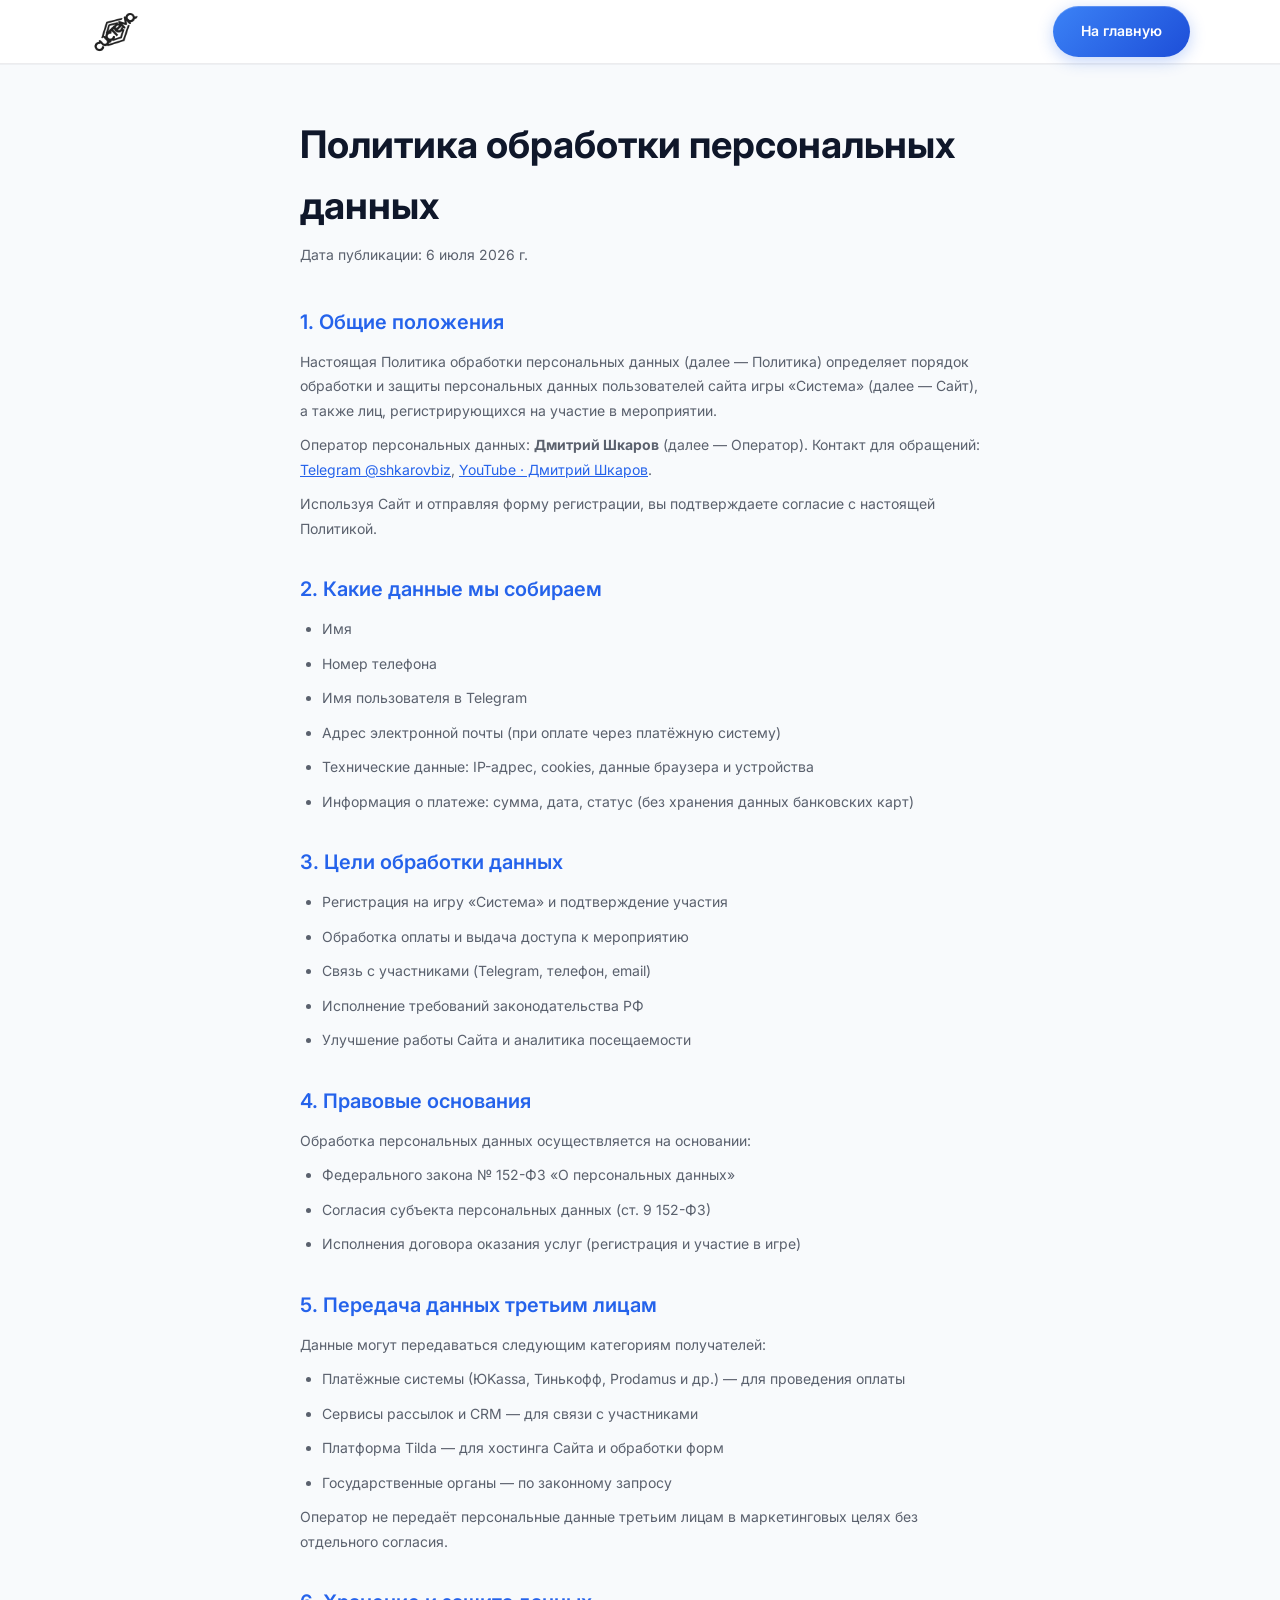
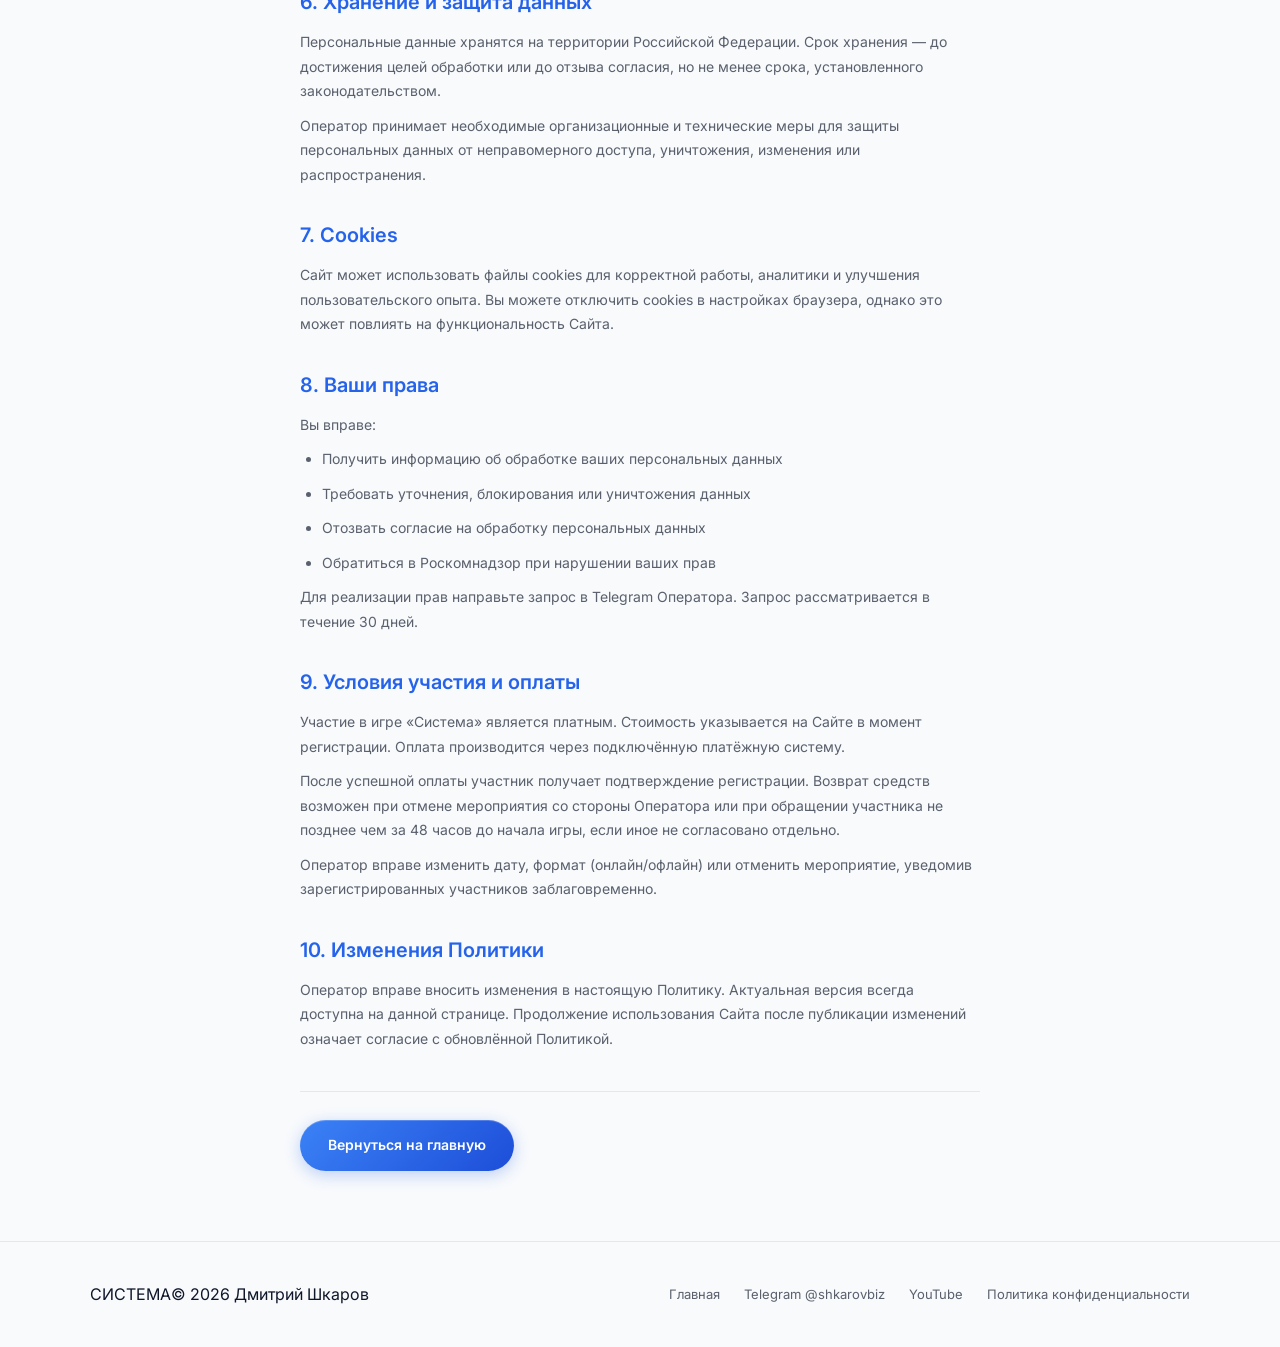
==== privacy.html @ 7ff3b872 "Initial commit: light theme landing for Sistema game Co-authored-by: Cursor <cursoragent@cursor.com>" ====
<!DOCTYPE html>
<html lang="ru">
<head>
  <meta charset="UTF-8">
  <meta name="viewport" content="width=device-width, initial-scale=1.0">
  <title>Политика конфиденциальности — Игра «Система»</title>
  <link rel="preconnect" href="https://fonts.googleapis.com">
  <link rel="preconnect" href="https://fonts.gstatic.com" crossorigin>
  <link href="https://fonts.googleapis.com/css2?family=Inter:wght@400;500;600;700;800&display=swap" rel="stylesheet">
  <link rel="icon" href="assets/logo.png" type="image/png">
  <link rel="stylesheet" href="styles.css">
</head>
<body class="page-legal">

  <header class="header header--scrolled">
    <div class="container header__inner">
      <a href="index.html" class="logo">
        <img src="assets/logo.png" alt="Система" class="logo__img">
      </a>
      <a href="index.html" class="btn btn--primary btn--sm">На главную</a>
    </div>
  </header>

  <main class="legal">
    <div class="container legal__inner">
      <h1 class="legal__title">Политика обработки персональных данных</h1>
      <p class="legal__updated">Дата публикации: 6 июля 2026 г.</p>

      <section class="legal__section">
        <h2>1. Общие положения</h2>
        <p>
          Настоящая Политика обработки персональных данных (далее — Политика) определяет порядок
          обработки и защиты персональных данных пользователей сайта игры «Система» (далее — Сайт),
          а также лиц, регистрирующихся на участие в мероприятии.
        </p>
        <p>
          Оператор персональных данных: <strong>Дмитрий Шкаров</strong> (далее — Оператор).
          Контакт для обращений:
          <a href="https://t.me/shkarovbiz" target="_blank" rel="noopener">Telegram @shkarovbiz</a>,
          <a href="https://www.youtube.com/@ДмитрийШкаров-007" target="_blank" rel="noopener">YouTube · Дмитрий Шкаров</a>.
        </p>
        <p>
          Используя Сайт и отправляя форму регистрации, вы подтверждаете согласие с настоящей Политикой.
        </p>
      </section>

      <section class="legal__section">
        <h2>2. Какие данные мы собираем</h2>
        <ul>
          <li>Имя</li>
          <li>Номер телефона</li>
          <li>Имя пользователя в Telegram</li>
          <li>Адрес электронной почты (при оплате через платёжную систему)</li>
          <li>Технические данные: IP-адрес, cookies, данные браузера и устройства</li>
          <li>Информация о платеже: сумма, дата, статус (без хранения данных банковских карт)</li>
        </ul>
      </section>

      <section class="legal__section">
        <h2>3. Цели обработки данных</h2>
        <ul>
          <li>Регистрация на игру «Система» и подтверждение участия</li>
          <li>Обработка оплаты и выдача доступа к мероприятию</li>
          <li>Связь с участниками (Telegram, телефон, email)</li>
          <li>Исполнение требований законодательства РФ</li>
          <li>Улучшение работы Сайта и аналитика посещаемости</li>
        </ul>
      </section>

      <section class="legal__section">
        <h2>4. Правовые основания</h2>
        <p>Обработка персональных данных осуществляется на основании:</p>
        <ul>
          <li>Федерального закона № 152-ФЗ «О персональных данных»</li>
          <li>Согласия субъекта персональных данных (ст. 9 152-ФЗ)</li>
          <li>Исполнения договора оказания услуг (регистрация и участие в игре)</li>
        </ul>
      </section>

      <section class="legal__section">
        <h2>5. Передача данных третьим лицам</h2>
        <p>Данные могут передаваться следующим категориям получателей:</p>
        <ul>
          <li>Платёжные системы (ЮKassa, Тинькофф, Prodamus и др.) — для проведения оплаты</li>
          <li>Сервисы рассылок и CRM — для связи с участниками</li>
          <li>Платформа Tilda — для хостинга Сайта и обработки форм</li>
          <li>Государственные органы — по законному запросу</li>
        </ul>
        <p>
          Оператор не передаёт персональные данные третьим лицам в маркетинговых целях без
          отдельного согласия.
        </p>
      </section>

      <section class="legal__section">
        <h2>6. Хранение и защита данных</h2>
        <p>
          Персональные данные хранятся на территории Российской Федерации.
          Срок хранения — до достижения целей обработки или до отзыва согласия,
          но не менее срока, установленного законодательством.
        </p>
        <p>
          Оператор принимает необходимые организационные и технические меры для защиты
          персональных данных от неправомерного доступа, уничтожения, изменения или распространения.
        </p>
      </section>

      <section class="legal__section">
        <h2>7. Cookies</h2>
        <p>
          Сайт может использовать файлы cookies для корректной работы, аналитики и улучшения
          пользовательского опыта. Вы можете отключить cookies в настройках браузера,
          однако это может повлиять на функциональность Сайта.
        </p>
      </section>

      <section class="legal__section">
        <h2>8. Ваши права</h2>
        <p>Вы вправе:</p>
        <ul>
          <li>Получить информацию об обработке ваших персональных данных</li>
          <li>Требовать уточнения, блокирования или уничтожения данных</li>
          <li>Отозвать согласие на обработку персональных данных</li>
          <li>Обратиться в Роскомнадзор при нарушении ваших прав</li>
        </ul>
        <p>
          Для реализации прав направьте запрос в Telegram Оператора.
          Запрос рассматривается в течение 30 дней.
        </p>
      </section>

      <section class="legal__section" id="offer">
        <h2>9. Условия участия и оплаты</h2>
        <p>
          Участие в игре «Система» является платным. Стоимость указывается на Сайте
          в момент регистрации. Оплата производится через подключённую платёжную систему.
        </p>
        <p>
          После успешной оплаты участник получает подтверждение регистрации.
          Возврат средств возможен при отмене мероприятия со стороны Оператора
          или при обращении участника не позднее чем за 48 часов до начала игры,
          если иное не согласовано отдельно.
        </p>
        <p>
          Оператор вправе изменить дату, формат (онлайн/офлайн) или отменить мероприятие,
          уведомив зарегистрированных участников заблаговременно.
        </p>
      </section>

      <section class="legal__section">
        <h2>10. Изменения Политики</h2>
        <p>
          Оператор вправе вносить изменения в настоящую Политику. Актуальная версия
          всегда доступна на данной странице. Продолжение использования Сайта после
          публикации изменений означает согласие с обновлённой Политикой.
        </p>
      </section>

      <div class="legal__back">
        <a href="index.html" class="btn btn--primary">Вернуться на главную</a>
      </div>
    </div>
  </main>

  <footer class="footer">
    <div class="container footer__inner">
      <div class="footer__brand">
        <span class="logo__mark">СИСТЕМА</span>
        <p>© 2026 Дмитрий Шкаров</p>
      </div>
      <div class="footer__links">
        <a href="index.html">Главная</a>
        <a href="https://t.me/shkarovbiz" target="_blank" rel="noopener">Telegram @shkarovbiz</a>
        <a href="https://www.youtube.com/@ДмитрийШкаров-007" target="_blank" rel="noopener">YouTube</a>
        <a href="privacy.html">Политика конфиденциальности</a>
      </div>
    </div>
  </footer>

</body>
</html>
---- styles.css ----
/* ============================================
   Игра «Система» — Light Theme
   White + Soft Blue · Clean Cards
   ============================================ */

:root {
  --bg: #f8fafc;
  --bg-deep: #eef2f7;
  --bg-card: #ffffff;
  --bg-card-hover: #f1f5f9;
  --blue: #2563eb;
  --blue-light: #3b82f6;
  --blue-dark: #1d4ed8;
  --blue-glow: rgba(37, 99, 235, 0.18);
  --border: rgba(37, 99, 235, 0.22);
  --border-light: rgba(15, 23, 42, 0.08);
  --text: #0f172a;
  --text-muted: rgba(15, 23, 42, 0.68);
  --text-dim: rgba(15, 23, 42, 0.45);
  --font: 'Inter', system-ui, sans-serif;
  --radius: 14px;
  --radius-lg: 20px;
  --radius-pill: 50px;
  --shadow-glow: 0 4px 24px rgba(15, 23, 42, 0.06);
  --shadow-card: 0 1px 3px rgba(15, 23, 42, 0.06), 0 8px 24px rgba(15, 23, 42, 0.04);
  --transition: 0.3s cubic-bezier(0.4, 0, 0.2, 1);
  --header-h: 64px;
}

*, *::before, *::after { box-sizing: border-box; margin: 0; padding: 0; }

html { scroll-behavior: smooth; -webkit-font-smoothing: antialiased; }

body {
  font-family: var(--font);
  font-size: 16px;
  line-height: 1.6;
  color: var(--text);
  background: var(--bg);
  overflow-x: hidden;
}

img { max-width: 100%; display: block; }
a { color: inherit; text-decoration: none; }
button { font-family: inherit; cursor: pointer; border: none; background: none; }
ul { list-style: none; }

.container {
  width: 100%;
  max-width: 1140px;
  margin: 0 auto;
  padding: 0 20px;
}

.text-glow {
  color: var(--blue);
  text-shadow: none;
}

/* ---- Buttons ---- */
.btn {
  display: inline-flex;
  align-items: center;
  justify-content: center;
  gap: 10px;
  padding: 14px 28px;
  font-size: 14px;
  font-weight: 600;
  border-radius: var(--radius-pill);
  transition: var(--transition);
  white-space: nowrap;
}

.btn--primary {
  background: linear-gradient(135deg, var(--blue-light) 0%, var(--blue-dark) 100%);
  color: #fff;
  box-shadow: 0 4px 16px rgba(37, 99, 235, 0.28), inset 0 1px 0 rgba(255,255,255,0.2);
}

.btn--primary:hover {
  box-shadow: 0 8px 28px rgba(37, 99, 235, 0.38);
  transform: translateY(-2px);
}

.btn--lg { padding: 16px 36px; font-size: 15px; }
.btn--full { width: 100%; }

/* ---- Logo ---- */
.logo {
  display: flex;
  align-items: center;
  flex-shrink: 0;
}

.logo__img {
  height: 52px;
  width: auto;
  display: block;
  object-fit: contain;
  mix-blend-mode: normal;
  filter: brightness(0) saturate(100%);
  opacity: 0.88;
  transition: opacity var(--transition);
}

.logo:hover .logo__img {
  opacity: 1;
}

.logo__img--footer {
  height: 48px;
}

.logo__img--cta {
  height: clamp(100px, 16vw, 160px);
  opacity: 0.9;
}

/* ---- Header ---- */
.header {
  position: fixed;
  top: 0; left: 0; right: 0;
  z-index: 100;
  height: var(--header-h);
  background: rgba(255, 255, 255, 0.92);
  backdrop-filter: blur(16px);
  border-bottom: 1px solid var(--border-light);
  box-shadow: 0 1px 0 rgba(15, 23, 42, 0.04);
}

.header__inner {
  display: flex;
  align-items: center;
  justify-content: space-between;
  height: 100%;
}

.header__date {
  display: flex;
  align-items: center;
  gap: 8px;
  padding: 8px 16px;
  border: 1px solid var(--border-light);
  border-radius: var(--radius-pill);
  font-size: 13px;
  font-weight: 500;
  color: var(--text-muted);
  background: var(--bg-card);
  box-shadow: var(--shadow-card);
}

.burger {
  display: none;
  flex-direction: column;
  gap: 6px;
  width: 28px;
  padding: 4px 0;
}

.burger span {
  display: block;
  height: 2px;
  background: var(--text);
  transition: var(--transition);
}

.burger.active span:first-child { transform: rotate(45deg) translate(3px, 3px); }
.burger.active span:last-child { transform: rotate(-45deg) translate(3px, -3px); }

.mobile-menu {
  display: none;
  position: fixed;
  top: var(--header-h);
  left: 0; right: 0;
  background: rgba(255, 255, 255, 0.98);
  border-bottom: 1px solid var(--border-light);
  box-shadow: var(--shadow-card);
  padding: 20px;
  flex-direction: column;
  gap: 16px;
  z-index: 99;
}

.mobile-menu.open { display: flex; }
.mobile-menu a { font-size: 15px; color: var(--text-muted); padding: 6px 0; }

/* ---- Hero ---- */
.hero {
  position: relative;
  min-height: 72vh;
  display: flex;
  align-items: flex-start;
  padding: calc(var(--header-h) + 28px) 0 48px;
  overflow: hidden;
}

.hero__bg {
  position: absolute;
  inset: 0;
  pointer-events: none;
}

.hero__board {
  position: absolute;
  inset: 0;
  background:
    radial-gradient(ellipse 70% 50% at 50% 80%, rgba(59, 130, 246, 0.12) 0%, transparent 70%),
    radial-gradient(ellipse 50% 40% at 70% 60%, rgba(59, 130, 246, 0.08) 0%, transparent 60%),
    linear-gradient(180deg, var(--bg) 0%, var(--bg-deep) 100%);
}

.hero__board::after {
  content: '';
  position: absolute;
  bottom: 10%;
  left: 50%;
  transform: translateX(-50%);
  width: 500px;
  height: 500px;
  border-radius: 50%;
  border: 1px solid var(--border);
  box-shadow: 0 0 40px rgba(59, 130, 246, 0.08);
  opacity: 0.5;
}

.hero__overlay {
  position: absolute;
  inset: 0;
  background: linear-gradient(0deg, var(--bg) 0%, transparent 40%, rgba(248, 250, 252, 0.6) 100%);
}

.hero__glow {
  position: absolute;
  top: 20%;
  right: -10%;
  width: 500px;
  height: 500px;
  border-radius: 50%;
  background: radial-gradient(circle, rgba(59, 130, 246, 0.1) 0%, transparent 70%);
  filter: blur(60px);
}

.hero__inner { position: relative; width: 100%; }

.hero__content { max-width: 640px; }

.hero__title {
  font-size: clamp(36px, 5.5vw, 56px);
  font-weight: 800;
  line-height: 1.1;
  letter-spacing: -0.02em;
  margin-bottom: 20px;
}

.hero__subtitle {
  font-size: 17px;
  line-height: 1.7;
  color: var(--text-muted);
  margin-bottom: 32px;
  max-width: 520px;
}

.hero__subtitle strong { color: var(--blue); font-weight: 600; }

.hero__meta {
  display: flex;
  flex-wrap: wrap;
  gap: 10px;
  margin-bottom: 32px;
}

.hero__meta-item {
  padding: 8px 14px;
  border: 1px solid var(--border-light);
  border-radius: var(--radius-pill);
  font-size: 13px;
  font-weight: 500;
  color: var(--text-muted);
  background: var(--bg-card);
  box-shadow: var(--shadow-card);
}

/* ---- Stats Bar ---- */
.stats-bar {
  position: relative;
  z-index: 2;
  margin-top: -30px;
  padding-bottom: 20px;
}

.stats-bar__grid {
  display: flex;
  flex-direction: column;
  gap: 14px;
}

.stats-bar__metrics {
  display: grid;
  grid-template-columns: repeat(3, 1fr);
  gap: 14px;
}

.stats-bar__item {
  display: flex;
  align-items: center;
  gap: 16px;
  padding: 22px 24px;
  min-height: 96px;
  background: var(--bg-card);
  border: 1px solid var(--border-light);
  border-radius: var(--radius);
  box-shadow: var(--shadow-card);
  transition: var(--transition);
}

.stats-bar__highlight {
  display: flex;
  align-items: center;
  justify-content: center;
  gap: 16px;
  padding: 18px 28px;
  background: linear-gradient(135deg, rgba(59, 130, 246, 0.08) 0%, #ffffff 100%);
  border: 1px solid var(--border);
  border-radius: var(--radius);
  box-shadow: var(--shadow-card);
  text-align: center;
}

.stats-bar__highlight-text {
  margin: 0;
  max-width: 720px;
  font-size: 15px;
  font-weight: 600;
  line-height: 1.5;
  color: var(--text-muted);
}

.stats-bar__content {
  min-width: 0;
}

.stats-bar__item:hover {
  border-color: var(--blue);
  background: var(--bg-card-hover);
  box-shadow: var(--shadow-card);
}

.stats-bar__icon {
  width: 44px;
  height: 44px;
  display: flex;
  align-items: center;
  justify-content: center;
  border-radius: 10px;
  background: rgba(59, 130, 246, 0.1);
  color: var(--blue);
  flex-shrink: 0;
}

.stats-bar__num {
  display: block;
  font-size: 22px;
  font-weight: 700;
  color: var(--text);
  line-height: 1.2;
}

.stats-bar__label {
  display: block;
  font-size: 13px;
  line-height: 1.4;
  color: var(--text-muted);
}

/* ---- Sections ---- */
.section { padding: 80px 0; }

.section__title {
  font-size: clamp(24px, 3vw, 34px);
  font-weight: 700;
  line-height: 1.25;
  letter-spacing: -0.01em;
  margin-bottom: 16px;
}

.section__title--center { text-align: center; }

.section__desc {
  font-size: 16px;
  color: var(--text-muted);
  line-height: 1.7;
  max-width: 600px;
}

.section__desc--center { text-align: center; margin: 0 auto; }

.section__header { margin-bottom: 48px; }

.section__label {
  display: inline-block;
  font-size: 11px;
  font-weight: 600;
  letter-spacing: 0.15em;
  text-transform: uppercase;
  color: var(--blue);
  margin-bottom: 12px;
}

.section__desc strong { color: var(--blue); }

/* ---- About ---- */
.about__grid {
  display: grid;
  grid-template-columns: 1fr 1fr;
  gap: 48px;
  align-items: center;
}

.about__text p {
  font-size: 15px;
  color: var(--text-muted);
  line-height: 1.75;
  margin-bottom: 16px;
}

.about__text .btn { margin-top: 8px; }

.about-video {
  position: relative;
  aspect-ratio: 16 / 9;
  background: var(--bg-card);
  border: 1px solid var(--border-light);
  border-radius: var(--radius-lg);
  overflow: hidden;
  box-shadow: var(--shadow-card);
  cursor: pointer;
}

.about-video iframe {
  position: absolute;
  inset: 0;
  width: 100%;
  height: 100%;
  border: 0;
  pointer-events: none;
}

.about-video.is-unmuted {
  cursor: default;
}

.about-video.is-unmuted iframe {
  pointer-events: auto;
}

/* ---- Levels ---- */
.levels { background: linear-gradient(180deg, transparent, rgba(241, 245, 249, 0.8), transparent); }

.levels__grid {
  display: grid;
  grid-template-columns: repeat(4, 1fr);
  gap: 16px;
}

.level-card {
  position: relative;
  padding: 28px 20px;
  background: var(--bg-card);
  border: 1px solid var(--border-light);
  border-radius: var(--radius);
  box-shadow: var(--shadow-card);
  transition: var(--transition);
  text-align: center;
}

.level-card:hover {
  border-color: var(--blue);
  box-shadow: 0 8px 32px rgba(37, 99, 235, 0.12);
  transform: translateY(-3px);
}

.level-card__num {
  position: absolute;
  top: 12px; left: 14px;
  font-size: 11px;
  font-weight: 700;
  color: var(--blue);
  opacity: 0.7;
}

.level-card__icon {
  width: 52px; height: 52px;
  margin: 8px auto 16px;
  display: flex;
  align-items: center;
  justify-content: center;
  border-radius: 12px;
  background: rgba(59, 130, 246, 0.1);
  color: var(--blue);
  box-shadow: none;
}

.level-card h3 {
  font-size: 15px;
  font-weight: 600;
  margin-bottom: 8px;
}

.level-card p {
  font-size: 13px;
  color: var(--text-muted);
  line-height: 1.55;
}

/* ---- Audience ---- */
.audience__grid {
  display: grid;
  grid-template-columns: repeat(3, 1fr);
  gap: 16px;
}

.audience-card {
  padding: 28px 20px;
  background: var(--bg-card);
  border: 1px solid var(--border-light);
  border-radius: var(--radius);
  box-shadow: var(--shadow-card);
  text-align: center;
  transition: var(--transition);
}

.audience-card:hover {
  border-color: var(--border);
  box-shadow: 0 8px 28px rgba(15, 23, 42, 0.08);
}

.audience-card__icon {
  width: 56px; height: 56px;
  margin: 0 auto 16px;
  display: flex;
  align-items: center;
  justify-content: center;
  color: var(--blue);
}

.audience-card p {
  font-size: 14px;
  color: var(--text-muted);
  line-height: 1.5;
}

/* ---- Benefits ---- */
.benefits__grid {
  display: grid;
  grid-template-columns: repeat(5, 1fr);
  gap: 14px;
  margin-bottom: 48px;
}

.benefit-card {
  padding: 24px 16px;
  background: var(--bg-card);
  border: 1px solid var(--border-light);
  border-radius: var(--radius);
  box-shadow: var(--shadow-card);
  text-align: center;
  transition: var(--transition);
}

.benefit-card:hover { border-color: var(--border); }

.benefit-card__icon {
  width: 48px; height: 48px;
  margin: 0 auto 14px;
  display: flex;
  align-items: center;
  justify-content: center;
  border-radius: 50%;
  background: rgba(59, 130, 246, 0.1);
  color: var(--blue);
  box-shadow: none;
}

.benefit-card p {
  font-size: 13px;
  color: var(--text-muted);
  line-height: 1.45;
}

.benefits__cta {
  display: flex;
  align-items: center;
  justify-content: center;
  gap: 24px;
  position: relative;
}

.pulse-ring {
  width: 48px; height: 48px;
  border-radius: 50%;
  border: 2px solid var(--blue);
  animation: pulse-ring 2s infinite;
  flex-shrink: 0;
}

@keyframes pulse-ring {
  0% { transform: scale(0.8); opacity: 1; box-shadow: 0 0 0 0 var(--blue-glow); }
  70% { transform: scale(1.1); opacity: 0.4; box-shadow: 0 0 0 12px transparent; }
  100% { transform: scale(0.8); opacity: 1; }
}

/* ---- Event video ---- */
.event-video { background: #f1f5f9; }

.event-video__grid {
  display: grid;
  grid-template-columns: 1fr 1.2fr;
  gap: 48px;
  align-items: center;
}

.event-video__player {
  border-radius: var(--radius-lg);
  overflow: hidden;
  border: 1px solid var(--border-light);
  box-shadow: var(--shadow-card);
}

.event-video__poster {
  display: block;
  line-height: 0;
}

.event-video__poster img {
  width: 100%;
  height: auto;
  display: block;
}

/* ---- Author block ---- */
.author-block {
  display: grid;
  grid-template-columns: 280px 1fr;
  gap: 40px;
  align-items: center;
  padding: 36px;
  background: var(--bg-card);
  border: 1px solid var(--border-light);
  border-radius: var(--radius-lg);
  box-shadow: var(--shadow-card);
}

.author-block__photo {
  border-radius: var(--radius-lg);
  overflow: hidden;
  border: 1px solid var(--border);
  aspect-ratio: 3/4;
}

.author-block__photo img {
  width: 100%;
  height: 100%;
  object-fit: cover;
  object-position: center top;
}

.author-block__role {
  font-size: 14px;
  color: var(--text-muted);
  margin-bottom: 20px;
}

.author-block__stats {
  display: flex;
  gap: 32px;
  margin-bottom: 20px;
}

.author-block__stat-num {
  display: block;
  font-size: 28px;
  font-weight: 800;
  color: var(--blue);
  line-height: 1;
}

.author-block__stat-label {
  font-size: 12px;
  color: var(--text-muted);
}

.author-block__bio {
  font-size: 15px;
  color: var(--text-muted);
  line-height: 1.7;
}

/* ---- Why card ---- */
.why__card {
  padding: 40px;
  background: var(--bg-card);
  border: 1px solid var(--border-light);
  border-radius: var(--radius-lg);
  box-shadow: var(--shadow-card);
}

.why__items--row {
  display: grid;
  grid-template-columns: repeat(3, 1fr);
  gap: 20px;
  margin-top: 32px;
}

/* ---- Reviews ---- */
.reviews { background: #f1f5f9; }

.reviews__grid {
  display: grid;
  grid-template-columns: repeat(5, minmax(150px, 200px));
  justify-content: center;
  gap: 16px;
}

.review-card--shorts {
  display: flex;
  flex-direction: column;
}

.review-card {
  background: var(--bg-card);
  border: 1px solid var(--border-light);
  border-radius: var(--radius-lg);
  overflow: hidden;
  cursor: pointer;
  transition: var(--transition);
}

.review-card:hover {
  border-color: var(--border);
  box-shadow: 0 8px 28px rgba(15, 23, 42, 0.1);
  transform: translateY(-3px);
}

.review-card__video {
  position: relative;
  aspect-ratio: 9 / 16;
  overflow: hidden;
  background: #e2e8f0;
}

.review-card__thumb {
  position: absolute;
  inset: 0;
  width: 100%;
  height: 100%;
  object-fit: cover;
  transition: transform var(--transition);
}

.review-card:hover .review-card__thumb {
  transform: scale(1.03);
}

.review-card__video::after {
  content: '';
  position: absolute;
  inset: 0;
  background: linear-gradient(0deg, rgba(15, 23, 42, 0.35) 0%, transparent 45%);
  pointer-events: none;
  z-index: 1;
}

.review-card__quote--label {
  font-style: normal;
  font-weight: 600;
  color: var(--blue);
  font-size: 13px;
  letter-spacing: 0.04em;
  text-transform: uppercase;
}

.review-card__play {
  position: absolute;
  top: 50%; left: 50%;
  transform: translate(-50%, -50%);
  z-index: 2;
  width: 52px; height: 52px;
  border-radius: 50%;
  background: linear-gradient(135deg, var(--blue-light), var(--blue-dark));
  color: #fff;
  display: flex;
  align-items: center;
  justify-content: center;
  padding-left: 3px;
  box-shadow: 0 0 20px var(--blue-glow);
  transition: var(--transition);
}

.review-card:hover .review-card__play { transform: translate(-50%, -50%) scale(1.1); }

.review-card__body {
  padding: 14px 12px 16px;
  text-align: center;
}

.review-card__quote {
  font-size: 14px;
  font-style: italic;
  color: var(--text-muted);
  margin-bottom: 12px;
  line-height: 1.5;
}

.review-card__name { font-size: 14px; font-weight: 600; }
.review-card__role { font-size: 12px; color: var(--text-dim); margin-top: 2px; }

/* ---- Process ---- */
.process__steps {
  display: flex;
  align-items: stretch;
  justify-content: center;
  gap: 12px;
}

.process-step {
  flex: 1;
  max-width: 280px;
  padding: 28px 22px;
  background: var(--bg-card);
  border: 1px solid var(--border-light);
  border-radius: var(--radius);
  text-align: center;
  box-shadow: var(--shadow-card);
}

.process-step__num {
  width: 36px; height: 36px;
  margin: 0 auto 14px;
  display: flex;
  align-items: center;
  justify-content: center;
  border-radius: 50%;
  background: linear-gradient(135deg, var(--blue-light), var(--blue-dark));
  font-size: 16px;
  font-weight: 700;
}

.process-step h3 {
  font-size: 16px;
  font-weight: 600;
  margin-bottom: 8px;
}

.process-step p {
  font-size: 13px;
  color: var(--text-muted);
  line-height: 1.55;
}

.process-step__arrow {
  display: flex;
  align-items: center;
  color: var(--blue);
  opacity: 0.5;
  flex-shrink: 0;
}

/* ---- Why ---- */
.why__grid {
  display: grid;
  grid-template-columns: 1fr 1fr;
  gap: 48px;
  align-items: center;
}

.why__items { display: flex; flex-direction: column; gap: 20px; margin-top: 24px; }

.why-item {
  display: flex;
  gap: 16px;
  padding: 20px;
  background: var(--bg-card);
  border: 1px solid var(--border-light);
  border-radius: var(--radius);
  transition: var(--transition);
}

.why-item:hover { border-color: var(--border); }

.why-item__icon {
  width: 44px; height: 44px;
  flex-shrink: 0;
  display: flex;
  align-items: center;
  justify-content: center;
  border-radius: 10px;
  background: rgba(59, 130, 246, 0.1);
  color: var(--blue);
}

.why-item h4 { font-size: 15px; font-weight: 600; margin-bottom: 4px; }
.why-item p { font-size: 13px; color: var(--text-muted); line-height: 1.55; }

.why__photo {
  position: relative;
  aspect-ratio: 4/3;
  border-radius: var(--radius-lg);
  overflow: hidden;
}

.why__photo-glow {
  position: absolute;
  inset: -20%;
  background: radial-gradient(circle, var(--blue-glow) 0%, transparent 60%);
  filter: blur(40px);
}

.why__photo-placeholder {
  position: relative;
  width: 100%;
  height: 100%;
  background: var(--bg-card);
  border: 1px solid var(--border);
  border-radius: var(--radius-lg);
  display: flex;
  flex-direction: column;
  align-items: center;
  justify-content: center;
  gap: 12px;
  color: var(--text-dim);
  font-size: 13px;
}

/* ---- Pricing ---- */
.pricing__card {
  display: grid;
  grid-template-columns: 1fr 340px;
  gap: 48px;
  align-items: center;
  padding: 48px;
  background: var(--bg-card);
  border: 1px solid var(--border-light);
  border-radius: var(--radius-lg);
  box-shadow: var(--shadow-card);
}

.pricing__desc {
  font-size: 15px;
  color: var(--text-muted);
  line-height: 1.7;
  margin-bottom: 24px;
}

.pricing__includes { display: flex; flex-direction: column; gap: 10px; }

.pricing__includes li {
  position: relative;
  padding-left: 22px;
  font-size: 14px;
  color: var(--text-muted);
}

.pricing__includes li::before {
  content: '✓';
  position: absolute;
  left: 0;
  color: var(--blue);
  font-weight: 700;
}

.pricing__action {
  text-align: center;
  padding: 36px 28px;
  background: rgba(59, 130, 246, 0.06);
  border: 1px solid var(--border-light);
  border-radius: var(--radius-lg);
}

.pricing__amount {
  font-size: 48px;
  font-weight: 800;
  color: var(--blue);
  line-height: 1;
  text-shadow: none;
}

.pricing__currency { font-size: 24px; color: var(--blue); margin-left: 4px; }

.pricing__note {
  font-size: 13px;
  color: var(--text-muted);
  margin: 8px 0 24px;
}

.pricing__secure {
  display: flex;
  align-items: center;
  justify-content: center;
  gap: 6px;
  margin-top: 14px;
  font-size: 12px;
  color: var(--text-dim);
}

/* ---- CTA ---- */
.cta {
  padding: 100px 0;
  background: linear-gradient(180deg, transparent, rgba(59, 130, 246, 0.06));
}

.cta__inner { text-align: center; }

.cta__logo {
  display: flex;
  justify-content: center;
  margin-bottom: 32px;
}

.cta__title {
  font-size: clamp(20px, 2.5vw, 26px);
  font-weight: 600;
  line-height: 1.45;
  max-width: 680px;
  margin: 0 auto 28px;
  color: var(--text-muted);
}

.cta__meta {
  display: flex;
  align-items: center;
  justify-content: center;
  gap: 20px;
  margin-bottom: 32px;
}

.cta__date {
  font-size: 32px;
  font-weight: 800;
  color: var(--blue);
  text-shadow: none;
}

.cta__seats {
  padding: 6px 14px;
  border: 1px solid var(--border);
  border-radius: var(--radius-pill);
  font-size: 12px;
  color: var(--text-muted);
}

/* ---- Footer ---- */
.footer {
  padding: 40px 0;
  border-top: 1px solid var(--border-light);
}

.footer__inner {
  display: grid;
  grid-template-columns: auto 1fr;
  gap: 16px 32px;
  align-items: center;
}

.footer__brand {
  display: flex;
  align-items: center;
}

.footer__links {
  display: flex;
  gap: 24px;
  justify-content: flex-end;
}

.footer__links a {
  font-size: 13px;
  color: var(--text-muted);
  transition: color var(--transition);
}

.footer__links a:hover { color: var(--blue); }

.footer__copy {
  grid-column: 1 / -1;
  font-size: 12px;
  color: var(--text-dim);
  padding-top: 16px;
  border-top: 1px solid var(--border-light);
}

/* ---- Modal ---- */
.modal {
  position: fixed;
  inset: 0;
  z-index: 200;
  display: flex;
  align-items: center;
  justify-content: center;
  padding: 20px;
  opacity: 0;
  visibility: hidden;
  transition: var(--transition);
}

.modal.open { opacity: 1; visibility: visible; }

.modal__overlay {
  position: absolute;
  inset: 0;
  background: rgba(15, 23, 42, 0.45);
  backdrop-filter: blur(8px);
}

.modal__dialog {
  position: relative;
  width: 100%;
  max-width: 420px;
  background: #ffffff;
  border: 1px solid var(--border-light);
  border-radius: var(--radius-lg);
  padding: 36px;
  box-shadow: 0 24px 64px rgba(15, 23, 42, 0.18);
  transform: translateY(16px);
  transition: transform var(--transition);
}

.modal.open .modal__dialog { transform: translateY(0); }

.modal__close {
  position: absolute;
  top: 14px; right: 14px;
  width: 32px; height: 32px;
  display: flex;
  align-items: center;
  justify-content: center;
  color: var(--text-muted);
  border-radius: 50%;
  transition: var(--transition);
}

.modal__close:hover { background: var(--bg-card-hover); color: var(--text); }

.modal__title { font-size: 22px; font-weight: 700; margin-bottom: 4px; }
.modal__subtitle { font-size: 14px; color: var(--text-muted); margin-bottom: 20px; }

.modal__step[hidden] { display: none; }

.modal__price-tag {
  display: inline-block;
  padding: 8px 16px;
  background: rgba(59, 130, 246, 0.08);
  border: 1px solid var(--border-light);
  border-radius: 8px;
  font-size: 18px;
  font-weight: 700;
  color: var(--blue);
  margin-bottom: 20px;
}

.modal__price-tag--large {
  display: block;
  text-align: center;
  font-size: 26px;
  margin: 16px 0;
}

.field { display: block; margin-bottom: 14px; }

.field span {
  display: block;
  font-size: 11px;
  font-weight: 600;
  text-transform: uppercase;
  letter-spacing: 0.06em;
  color: var(--text-muted);
  margin-bottom: 6px;
}

.field input {
  width: 100%;
  padding: 12px 14px;
  background: #f8fafc;
  border: 1px solid var(--border-light);
  border-radius: 10px;
  color: var(--text);
  font-family: var(--font);
  font-size: 14px;
  transition: border-color var(--transition);
}

.field input:focus { outline: none; border-color: var(--blue); }
.field input::placeholder { color: var(--text-dim); }

.checkbox {
  display: flex;
  gap: 10px;
  align-items: flex-start;
  margin-bottom: 20px;
  cursor: pointer;
}

.checkbox input { margin-top: 3px; accent-color: var(--blue); flex-shrink: 0; }

.checkbox span { font-size: 12px; color: var(--text-muted); line-height: 1.5; }
.checkbox a { color: var(--blue); text-decoration: underline; }

.modal__success-icon {
  width: 52px; height: 52px;
  margin: 0 auto 14px;
  border-radius: 50%;
  background: rgba(59, 130, 246, 0.12);
  color: var(--blue);
  display: flex;
  align-items: center;
  justify-content: center;
  font-size: 22px;
}

.modal__pay-note {
  font-size: 13px;
  color: var(--text-muted);
  text-align: center;
  margin-top: 14px;
}

.modal__form-error {
  margin-top: 12px;
  font-size: 13px;
  line-height: 1.5;
  color: #dc2626;
  text-align: center;
}

.modal__form-error[hidden] { display: none; }

/* Video modal */
.modal--video .modal__dialog--video {
  max-width: 860px;
  padding: 0;
  overflow: hidden;
}

.modal--video.modal--shorts .modal__dialog--video {
  max-width: min(380px, 92vw);
}

.video-modal__wrap {
  position: relative;
  padding-bottom: 56.25%;
  background: #000;
}

.modal--shorts .video-modal__wrap {
  padding-bottom: 177.78%;
}

.video-modal__wrap iframe {
  position: absolute;
  inset: 0;
  width: 100%;
  height: 100%;
  border: 0;
}

.video-modal__info {
  padding: 16px 20px;
  font-size: 14px;
  color: var(--text-muted);
  border-top: 1px solid var(--border-light);
}

.video-modal__info strong { color: var(--text); }

.modal--video .modal__close { z-index: 2; background: rgba(0,0,0,0.5); }

/* ---- Legal page ---- */
.page-legal { padding-top: var(--header-h); }

.legal { padding: 50px 0 70px; }
.legal__inner { max-width: 720px; }

.legal__title {
  font-size: clamp(28px, 4vw, 38px);
  font-weight: 700;
  margin-bottom: 8px;
}

.legal__updated { font-size: 14px; color: var(--text-muted); margin-bottom: 40px; }

.legal__section { margin-bottom: 32px; }

.legal__section h2 {
  font-size: 20px;
  font-weight: 600;
  margin-bottom: 12px;
  color: var(--blue);
}

.legal__section p,
.legal__section li {
  font-size: 14px;
  color: var(--text-muted);
  line-height: 1.75;
  margin-bottom: 10px;
}

.legal__section ul { list-style: disc; padding-left: 22px; }
.legal__section a { color: var(--blue); text-decoration: underline; }

.legal__back {
  margin-top: 40px;
  padding-top: 28px;
  border-top: 1px solid var(--border-light);
}

/* ---- Reveal ---- */
.reveal {
  opacity: 0;
  transform: translateY(20px);
  transition: opacity 0.6s ease, transform 0.6s ease;
}

.reveal.visible { opacity: 1; transform: translateY(0); }

/* ---- Responsive ---- */
@media (max-width: 1024px) {
  .levels__grid { grid-template-columns: repeat(2, 1fr); }
  .benefits__grid { grid-template-columns: repeat(3, 1fr); }
  .about__grid, .why__grid { grid-template-columns: 1fr; }
  .event-video__grid { grid-template-columns: 1fr; }
  .author-block { grid-template-columns: 1fr; }
  .stats-bar__metrics { grid-template-columns: 1fr; }
  .why__items--row { grid-template-columns: 1fr; }
  .pricing__card { grid-template-columns: 1fr; }
  .process__steps { flex-wrap: wrap; }
  .process-step__arrow { display: none; }
  .process-step { max-width: 100%; flex: 1 1 100%; }
  .reviews__grid { grid-template-columns: repeat(3, minmax(150px, 200px)); }
}

@media (max-width: 768px) {
  .burger { display: flex; }
  .header__date { font-size: 12px; padding: 6px 12px; }
  .hero { min-height: auto; padding-bottom: 36px; }
  .stats-bar__metrics { grid-template-columns: 1fr; }
  .stats-bar__highlight { flex-direction: column; padding: 20px; }
  .audience__grid { grid-template-columns: repeat(2, 1fr); }
  .benefits__grid { grid-template-columns: repeat(2, 1fr); }
  .reviews__grid { grid-template-columns: repeat(3, minmax(140px, 200px)); }
  .levels__grid { grid-template-columns: 1fr; }
  .section { padding: 60px 0; }
  .pricing__card { padding: 28px 20px; }
  .footer__inner { grid-template-columns: 1fr; }
  .footer__links { justify-content: flex-start; }
  .benefits__cta { flex-direction: column; }
  .pulse-ring { display: none; }
}

@media (max-width: 480px) {
  .audience__grid { grid-template-columns: 1fr; }
  .benefits__grid { grid-template-columns: 1fr; }
  .reviews__grid { grid-template-columns: repeat(2, minmax(130px, 1fr)); }
  .cta__meta { flex-direction: column; gap: 12px; }
}
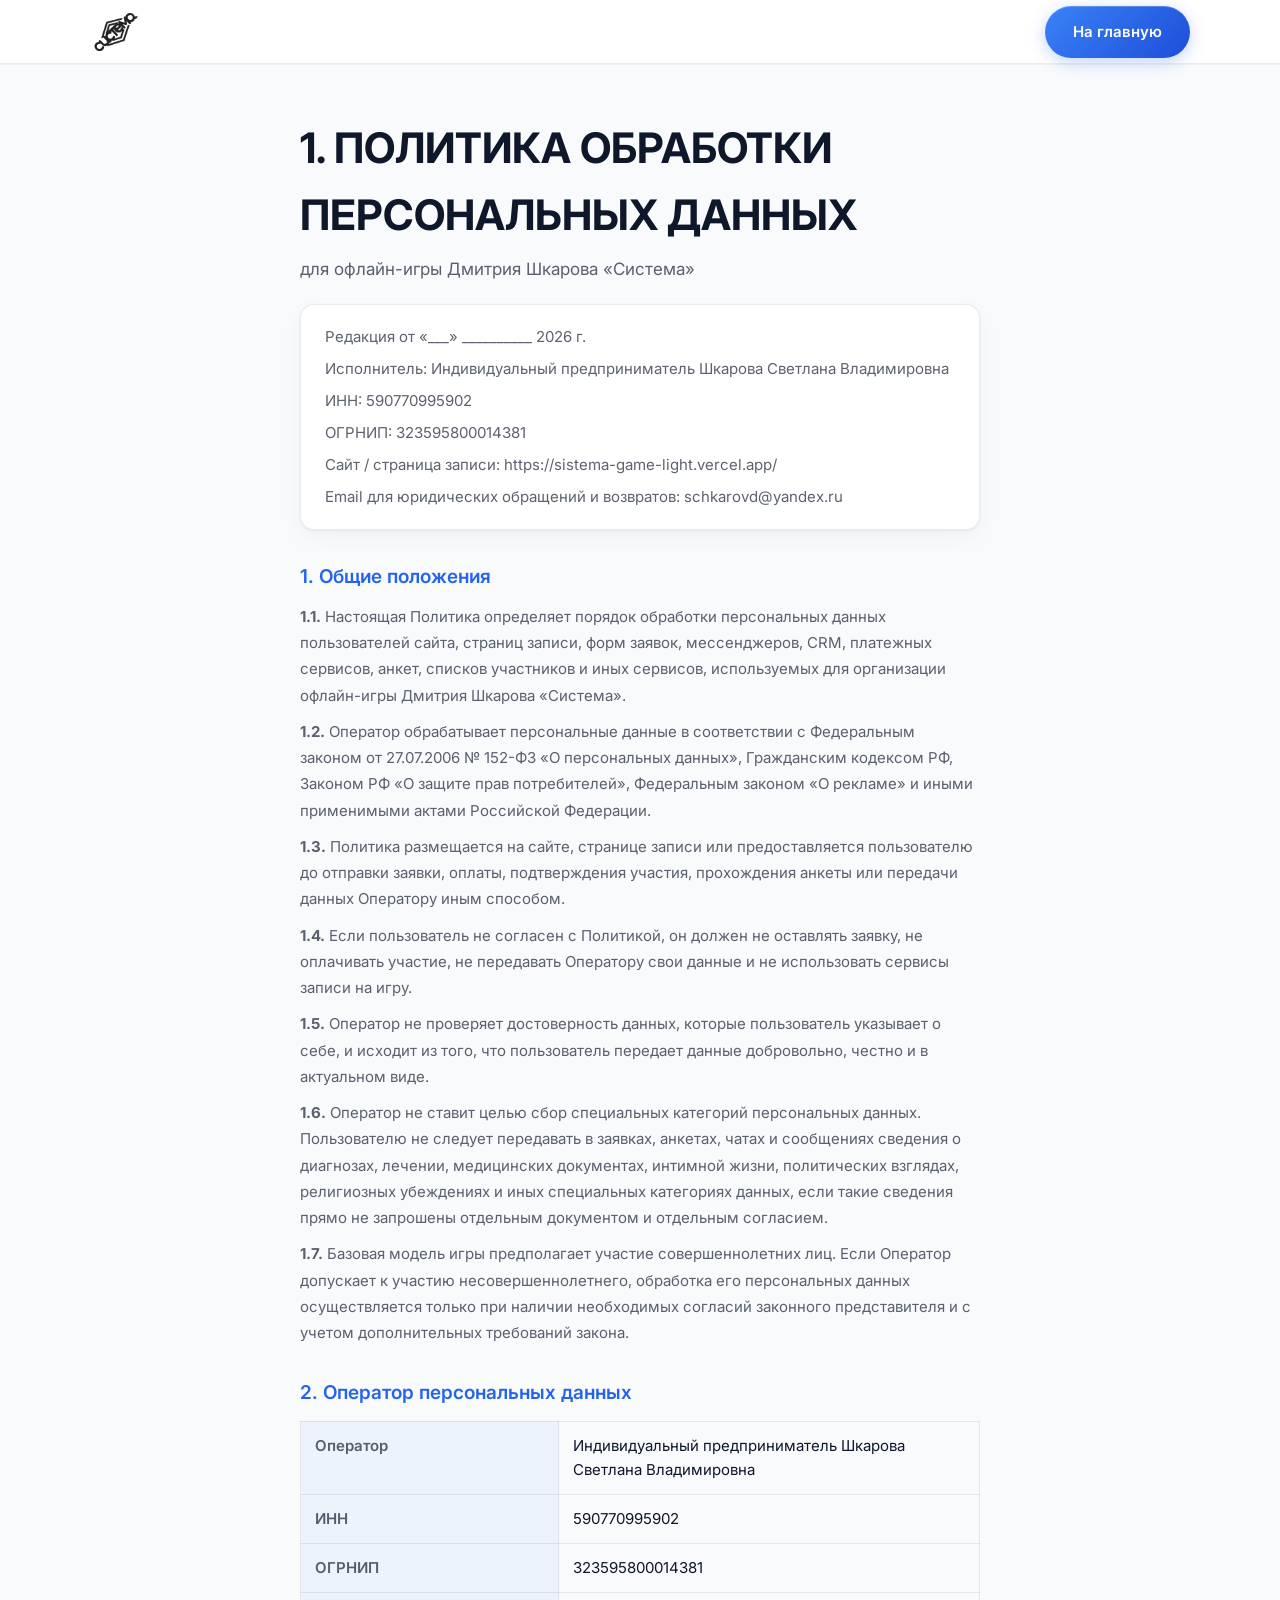
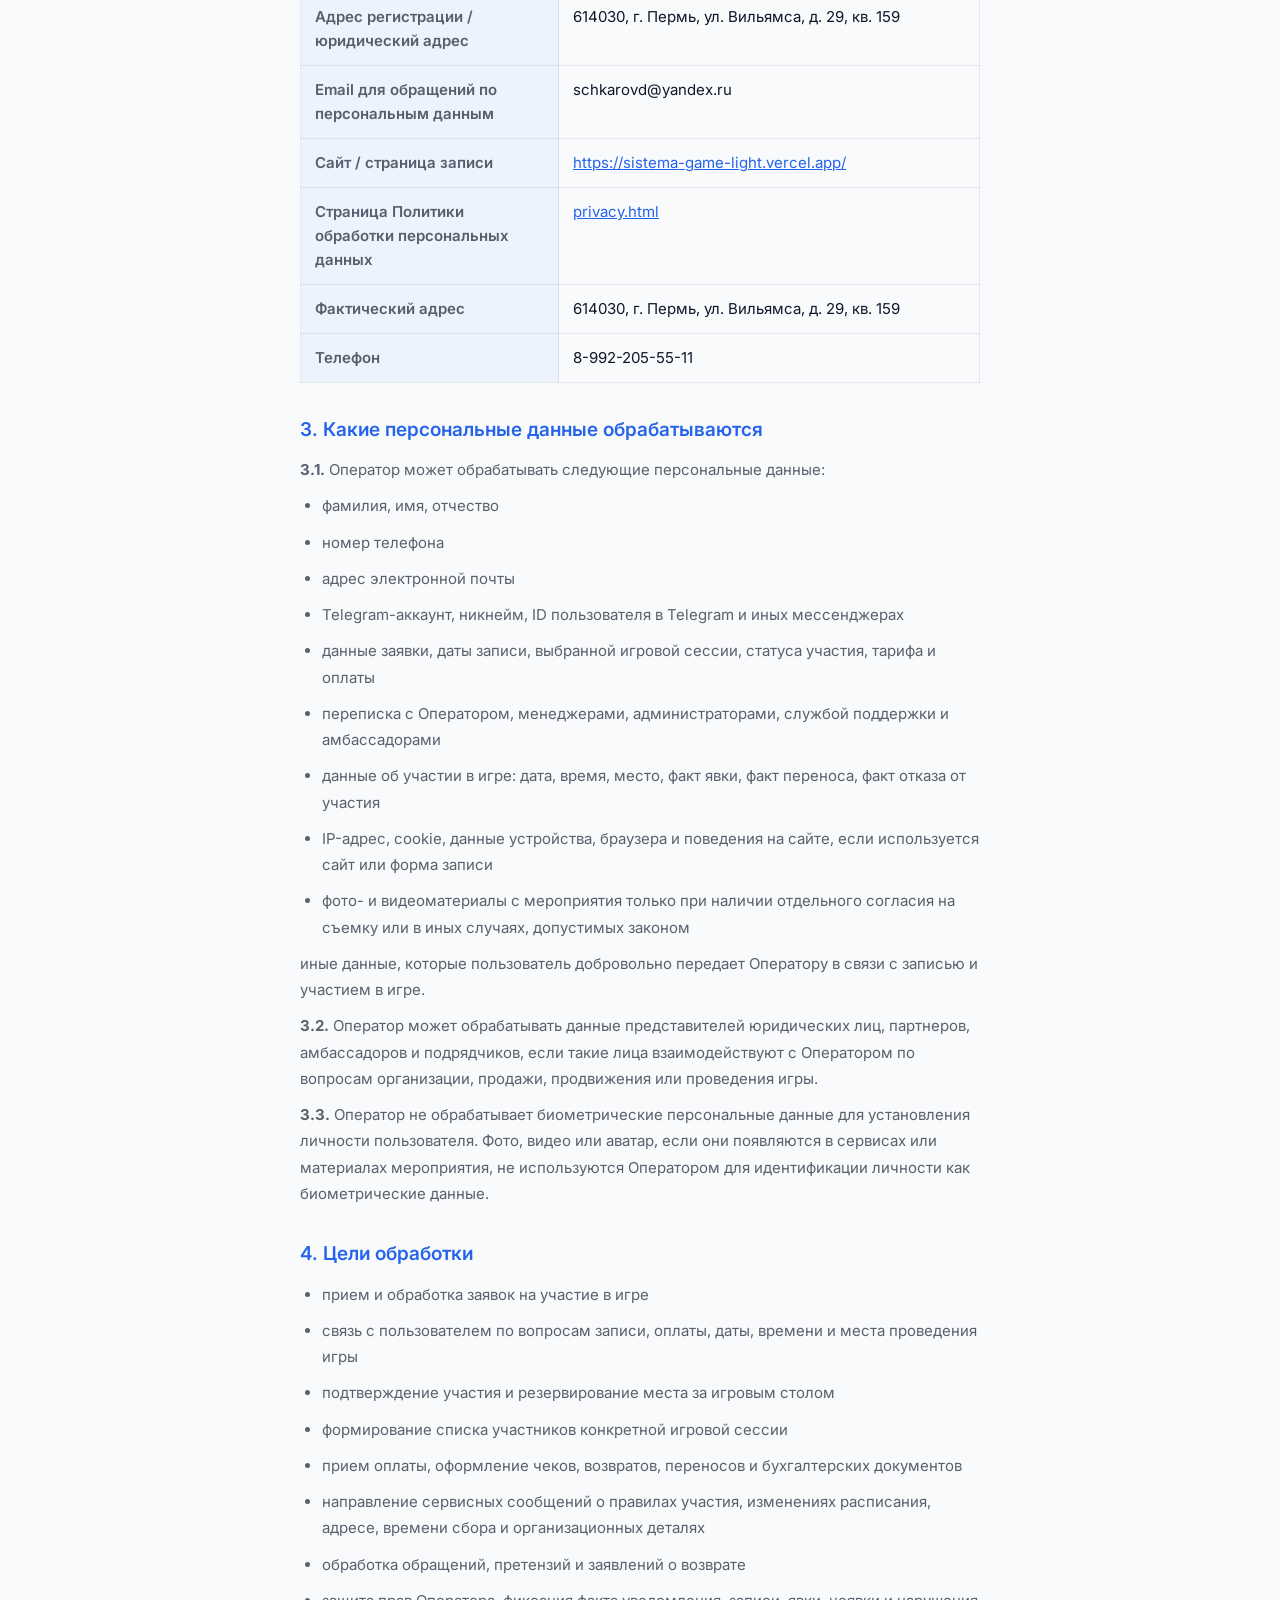
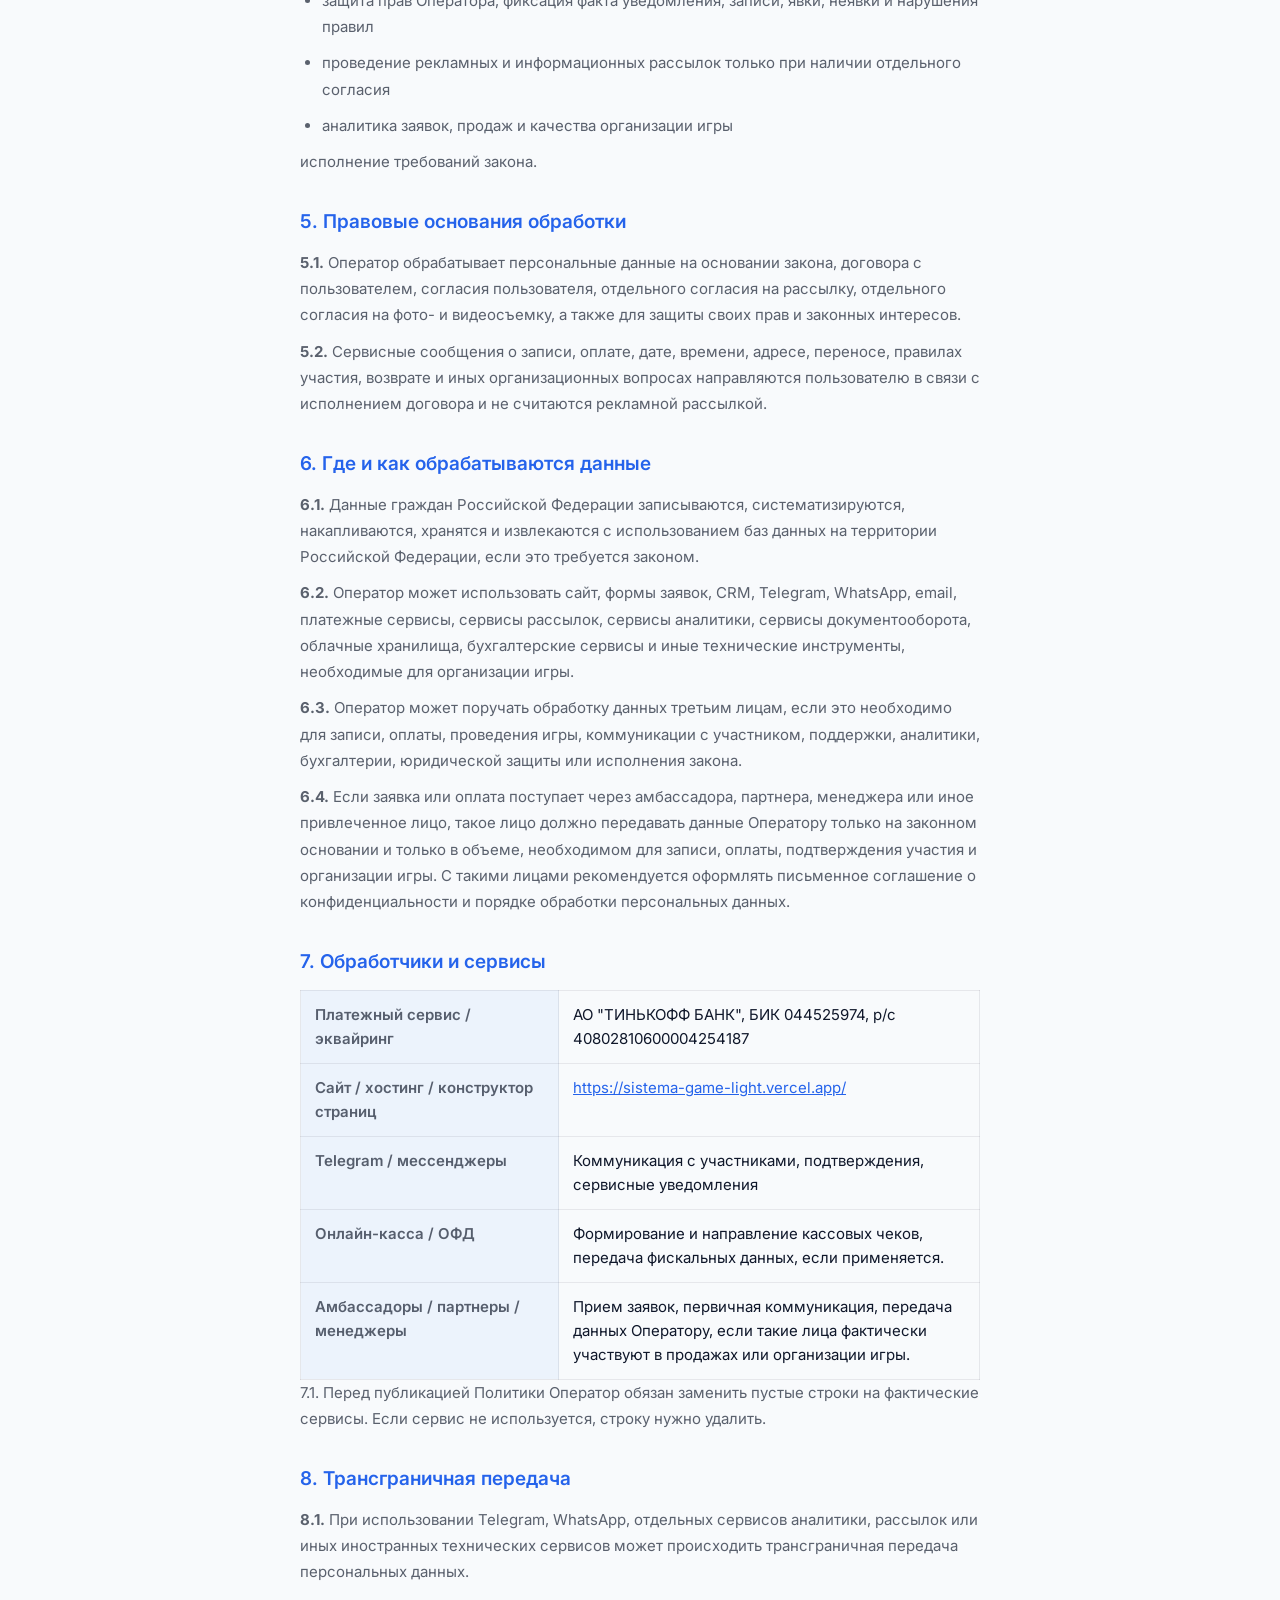
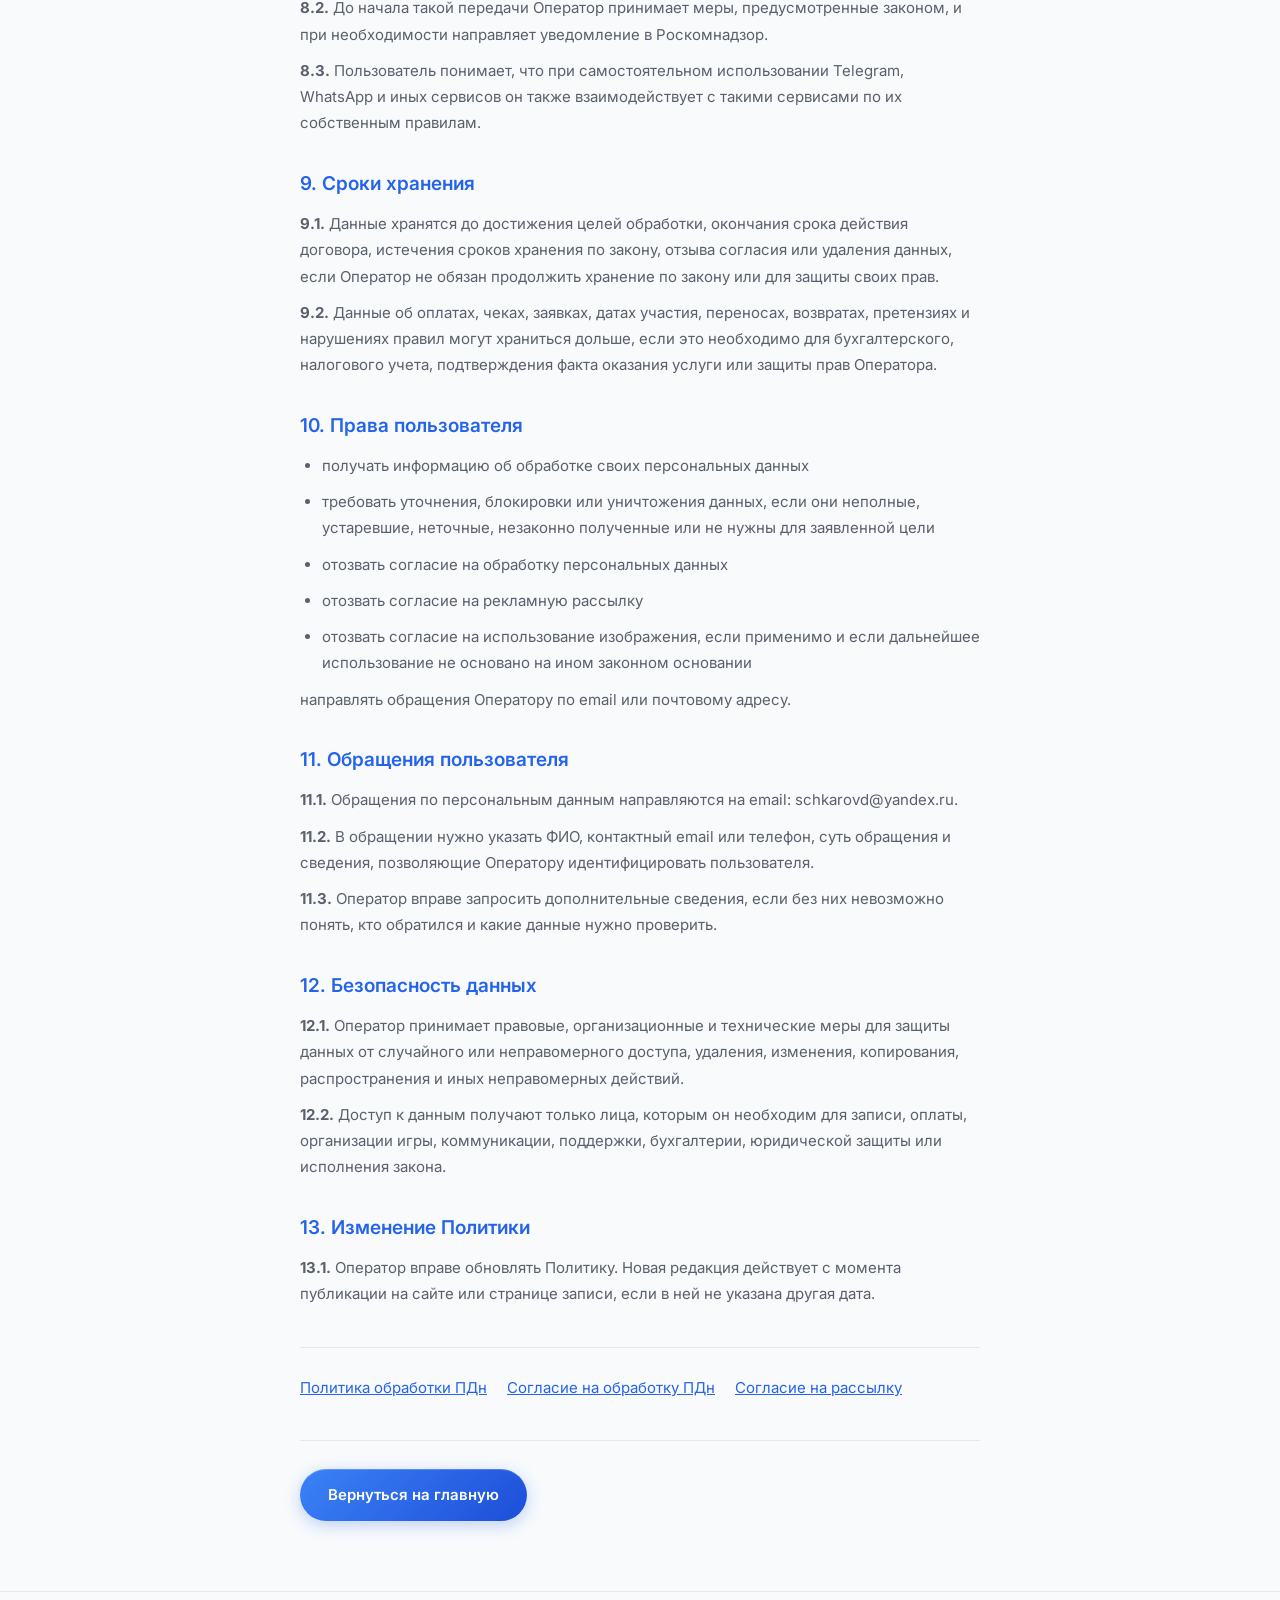
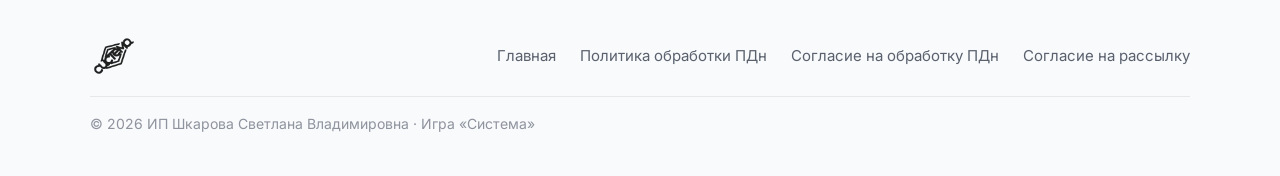
==== commit 802938a8: "Add legal documents and update registration consents. Co-authored-by: Cursor <cursoragent@cursor.com" ====
--- a/privacy.html
+++ b/privacy.html
@@ -3,7 +3,7 @@
 <head>
   <meta charset="UTF-8">
   <meta name="viewport" content="width=device-width, initial-scale=1.0">
-  <title>Политика конфиденциальности — Игра «Система»</title>
+  <title>Политика обработки персональных данных — Игра «Система»</title>
   <link rel="preconnect" href="https://fonts.googleapis.com">
   <link rel="preconnect" href="https://fonts.gstatic.com" crossorigin>
   <link href="https://fonts.googleapis.com/css2?family=Inter:wght@400;500;600;700;800&display=swap" rel="stylesheet">
@@ -11,171 +11,154 @@
   <link rel="stylesheet" href="styles.css">
 </head>
 <body class="page-legal">
-
   <header class="header header--scrolled">
     <div class="container header__inner">
       <a href="index.html" class="logo">
         <img src="assets/logo.png" alt="Система" class="logo__img">
       </a>
-      <a href="index.html" class="btn btn--primary btn--sm">На главную</a>
+      <a href="index.html" class="btn btn--primary">На главную</a>
     </div>
   </header>
-
   <main class="legal">
     <div class="container legal__inner">
-      <h1 class="legal__title">Политика обработки персональных данных</h1>
-      <p class="legal__updated">Дата публикации: 6 июля 2026 г.</p>
-
-      <section class="legal__section">
-        <h2>1. Общие положения</h2>
-        <p>
-          Настоящая Политика обработки персональных данных (далее — Политика) определяет порядок
-          обработки и защиты персональных данных пользователей сайта игры «Система» (далее — Сайт),
-          а также лиц, регистрирующихся на участие в мероприятии.
-        </p>
-        <p>
-          Оператор персональных данных: <strong>Дмитрий Шкаров</strong> (далее — Оператор).
-          Контакт для обращений:
-          <a href="https://t.me/shkarovbiz" target="_blank" rel="noopener">Telegram @shkarovbiz</a>,
-          <a href="https://www.youtube.com/@ДмитрийШкаров-007" target="_blank" rel="noopener">YouTube · Дмитрий Шкаров</a>.
-        </p>
-        <p>
-          Используя Сайт и отправляя форму регистрации, вы подтверждаете согласие с настоящей Политикой.
-        </p>
-      </section>
-
-      <section class="legal__section">
-        <h2>2. Какие данные мы собираем</h2>
-        <ul>
-          <li>Имя</li>
-          <li>Номер телефона</li>
-          <li>Имя пользователя в Telegram</li>
-          <li>Адрес электронной почты (при оплате через платёжную систему)</li>
-          <li>Технические данные: IP-адрес, cookies, данные браузера и устройства</li>
-          <li>Информация о платеже: сумма, дата, статус (без хранения данных банковских карт)</li>
-        </ul>
-      </section>
-
-      <section class="legal__section">
-        <h2>3. Цели обработки данных</h2>
-        <ul>
-          <li>Регистрация на игру «Система» и подтверждение участия</li>
-          <li>Обработка оплаты и выдача доступа к мероприятию</li>
-          <li>Связь с участниками (Telegram, телефон, email)</li>
-          <li>Исполнение требований законодательства РФ</li>
-          <li>Улучшение работы Сайта и аналитика посещаемости</li>
-        </ul>
-      </section>
-
-      <section class="legal__section">
-        <h2>4. Правовые основания</h2>
-        <p>Обработка персональных данных осуществляется на основании:</p>
-        <ul>
-          <li>Федерального закона № 152-ФЗ «О персональных данных»</li>
-          <li>Согласия субъекта персональных данных (ст. 9 152-ФЗ)</li>
-          <li>Исполнения договора оказания услуг (регистрация и участие в игре)</li>
-        </ul>
-      </section>
-
-      <section class="legal__section">
-        <h2>5. Передача данных третьим лицам</h2>
-        <p>Данные могут передаваться следующим категориям получателей:</p>
-        <ul>
-          <li>Платёжные системы (ЮKassa, Тинькофф, Prodamus и др.) — для проведения оплаты</li>
-          <li>Сервисы рассылок и CRM — для связи с участниками</li>
-          <li>Платформа Tilda — для хостинга Сайта и обработки форм</li>
-          <li>Государственные органы — по законному запросу</li>
-        </ul>
-        <p>
-          Оператор не передаёт персональные данные третьим лицам в маркетинговых целях без
-          отдельного согласия.
-        </p>
-      </section>
-
-      <section class="legal__section">
-        <h2>6. Хранение и защита данных</h2>
-        <p>
-          Персональные данные хранятся на территории Российской Федерации.
-          Срок хранения — до достижения целей обработки или до отзыва согласия,
-          но не менее срока, установленного законодательством.
-        </p>
-        <p>
-          Оператор принимает необходимые организационные и технические меры для защиты
-          персональных данных от неправомерного доступа, уничтожения, изменения или распространения.
-        </p>
-      </section>
-
-      <section class="legal__section">
-        <h2>7. Cookies</h2>
-        <p>
-          Сайт может использовать файлы cookies для корректной работы, аналитики и улучшения
-          пользовательского опыта. Вы можете отключить cookies в настройках браузера,
-          однако это может повлиять на функциональность Сайта.
-        </p>
-      </section>
-
-      <section class="legal__section">
-        <h2>8. Ваши права</h2>
-        <p>Вы вправе:</p>
-        <ul>
-          <li>Получить информацию об обработке ваших персональных данных</li>
-          <li>Требовать уточнения, блокирования или уничтожения данных</li>
-          <li>Отозвать согласие на обработку персональных данных</li>
-          <li>Обратиться в Роскомнадзор при нарушении ваших прав</li>
-        </ul>
-        <p>
-          Для реализации прав направьте запрос в Telegram Оператора.
-          Запрос рассматривается в течение 30 дней.
-        </p>
-      </section>
-
-      <section class="legal__section" id="offer">
-        <h2>9. Условия участия и оплаты</h2>
-        <p>
-          Участие в игре «Система» является платным. Стоимость указывается на Сайте
-          в момент регистрации. Оплата производится через подключённую платёжную систему.
-        </p>
-        <p>
-          После успешной оплаты участник получает подтверждение регистрации.
-          Возврат средств возможен при отмене мероприятия со стороны Оператора
-          или при обращении участника не позднее чем за 48 часов до начала игры,
-          если иное не согласовано отдельно.
-        </p>
-        <p>
-          Оператор вправе изменить дату, формат (онлайн/офлайн) или отменить мероприятие,
-          уведомив зарегистрированных участников заблаговременно.
-        </p>
-      </section>
-
-      <section class="legal__section">
-        <h2>10. Изменения Политики</h2>
-        <p>
-          Оператор вправе вносить изменения в настоящую Политику. Актуальная версия
-          всегда доступна на данной странице. Продолжение использования Сайта после
-          публикации изменений означает согласие с обновлённой Политикой.
-        </p>
-      </section>
-
+<h1 class="legal__title">1. ПОЛИТИКА ОБРАБОТКИ ПЕРСОНАЛЬНЫХ ДАННЫХ</h1>
+<p class="legal__lead">для офлайн-игры Дмитрия Шкарова «Система»</p>
+<div class="legal__meta">
+<p>Редакция от «___» __________ 2026 г.</p>
+<p>Исполнитель: Индивидуальный предприниматель Шкарова Светлана Владимировна</p>
+<p>ИНН: 590770995902</p>
+<p>ОГРНИП: 323595800014381</p>
+<p>Сайт / страница записи: <a href="https://sistema-game-light.vercel.app/" target="_blank" rel="noopener">https://sistema-game-light.vercel.app/</a></p>
+<p>Email для юридических обращений и возвратов: schkarovd@yandex.ru</p>
+</div>
+<section class="legal__section"><h2>1. Общие положения</h2>
+<p><strong>1.1.</strong> Настоящая Политика определяет порядок обработки персональных данных пользователей сайта, страниц записи, форм заявок, мессенджеров, CRM, платежных сервисов, анкет, списков участников и иных сервисов, используемых для организации офлайн-игры Дмитрия Шкарова «Система».</p>
+<p><strong>1.2.</strong> Оператор обрабатывает персональные данные в соответствии с Федеральным законом от 27.07.2006 № 152-ФЗ «О персональных данных», Гражданским кодексом РФ, Законом РФ «О защите прав потребителей», Федеральным законом «О рекламе» и иными применимыми актами Российской Федерации.</p>
+<p><strong>1.3.</strong> Политика размещается на сайте, странице записи или предоставляется пользователю до отправки заявки, оплаты, подтверждения участия, прохождения анкеты или передачи данных Оператору иным способом.</p>
+<p><strong>1.4.</strong> Если пользователь не согласен с Политикой, он должен не оставлять заявку, не оплачивать участие, не передавать Оператору свои данные и не использовать сервисы записи на игру.</p>
+<p><strong>1.5.</strong> Оператор не проверяет достоверность данных, которые пользователь указывает о себе, и исходит из того, что пользователь передает данные добровольно, честно и в актуальном виде.</p>
+<p><strong>1.6.</strong> Оператор не ставит целью сбор специальных категорий персональных данных. Пользователю не следует передавать в заявках, анкетах, чатах и сообщениях сведения о диагнозах, лечении, медицинских документах, интимной жизни, политических взглядах, религиозных убеждениях и иных специальных категориях данных, если такие сведения прямо не запрошены отдельным документом и отдельным согласием.</p>
+<p><strong>1.7.</strong> Базовая модель игры предполагает участие совершеннолетних лиц. Если Оператор допускает к участию несовершеннолетнего, обработка его персональных данных осуществляется только при наличии необходимых согласий законного представителя и с учетом дополнительных требований закона.</p>
+</section>
+<section class="legal__section"><h2>2. Оператор персональных данных</h2>
+<table class="legal__table"><tbody>
+<tr><th>Оператор</th><td>Индивидуальный предприниматель Шкарова Светлана Владимировна</td></tr>
+<tr><th>ИНН</th><td>590770995902</td></tr>
+<tr><th>ОГРНИП</th><td>323595800014381</td></tr>
+<tr><th>Адрес регистрации / юридический адрес</th><td>614030, г. Пермь, ул. Вильямса, д. 29, кв. 159</td></tr>
+<tr><th>Email для обращений по персональным данным</th><td>schkarovd@yandex.ru</td></tr>
+<tr><th>Сайт / страница записи</th><td><a href="https://sistema-game-light.vercel.app/" target="_blank" rel="noopener">https://sistema-game-light.vercel.app/</a></td></tr>
+<tr><th>Страница Политики обработки персональных данных</th><td><a href="privacy.html">privacy.html</a></td></tr>
+<tr><th>Фактический адрес</th><td>614030, г. Пермь, ул. Вильямса, д. 29, кв. 159</td></tr>
+<tr><th>Телефон</th><td>8-992-205-55-11</td></tr>
+</tbody></table>
+</section>
+<section class="legal__section"><h2>3. Какие персональные данные обрабатываются</h2>
+<p><strong>3.1.</strong> Оператор может обрабатывать следующие персональные данные:</p>
+<ul>
+<li>фамилия, имя, отчество</li>
+<li>номер телефона</li>
+<li>адрес электронной почты</li>
+<li>Telegram-аккаунт, никнейм, ID пользователя в Telegram и иных мессенджерах</li>
+<li>данные заявки, даты записи, выбранной игровой сессии, статуса участия, тарифа и оплаты</li>
+<li>переписка с Оператором, менеджерами, администраторами, службой поддержки и амбассадорами</li>
+<li>данные об участии в игре: дата, время, место, факт явки, факт переноса, факт отказа от участия</li>
+<li>IP-адрес, cookie, данные устройства, браузера и поведения на сайте, если используется сайт или форма записи</li>
+<li>фото- и видеоматериалы с мероприятия только при наличии отдельного согласия на съемку или в иных случаях, допустимых законом</li>
+</ul>
+<p>иные данные, которые пользователь добровольно передает Оператору в связи с записью и участием в игре.</p>
+<p><strong>3.2.</strong> Оператор может обрабатывать данные представителей юридических лиц, партнеров, амбассадоров и подрядчиков, если такие лица взаимодействуют с Оператором по вопросам организации, продажи, продвижения или проведения игры.</p>
+<p><strong>3.3.</strong> Оператор не обрабатывает биометрические персональные данные для установления личности пользователя. Фото, видео или аватар, если они появляются в сервисах или материалах мероприятия, не используются Оператором для идентификации личности как биометрические данные.</p>
+</section>
+<section class="legal__section"><h2>4. Цели обработки</h2>
+<ul>
+<li>прием и обработка заявок на участие в игре</li>
+<li>связь с пользователем по вопросам записи, оплаты, даты, времени и места проведения игры</li>
+<li>подтверждение участия и резервирование места за игровым столом</li>
+<li>формирование списка участников конкретной игровой сессии</li>
+<li>прием оплаты, оформление чеков, возвратов, переносов и бухгалтерских документов</li>
+<li>направление сервисных сообщений о правилах участия, изменениях расписания, адресе, времени сбора и организационных деталях</li>
+<li>обработка обращений, претензий и заявлений о возврате</li>
+<li>защита прав Оператора, фиксация факта уведомления, записи, явки, неявки и нарушения правил</li>
+<li>проведение рекламных и информационных рассылок только при наличии отдельного согласия</li>
+<li>аналитика заявок, продаж и качества организации игры</li>
+</ul>
+<p>исполнение требований закона.</p>
+</section>
+<section class="legal__section"><h2>5. Правовые основания обработки</h2>
+<p><strong>5.1.</strong> Оператор обрабатывает персональные данные на основании закона, договора с пользователем, согласия пользователя, отдельного согласия на рассылку, отдельного согласия на фото- и видеосъемку, а также для защиты своих прав и законных интересов.</p>
+<p><strong>5.2.</strong> Сервисные сообщения о записи, оплате, дате, времени, адресе, переносе, правилах участия, возврате и иных организационных вопросах направляются пользователю в связи с исполнением договора и не считаются рекламной рассылкой.</p>
+</section>
+<section class="legal__section"><h2>6. Где и как обрабатываются данные</h2>
+<p><strong>6.1.</strong> Данные граждан Российской Федерации записываются, систематизируются, накапливаются, хранятся и извлекаются с использованием баз данных на территории Российской Федерации, если это требуется законом.</p>
+<p><strong>6.2.</strong> Оператор может использовать сайт, формы заявок, CRM, Telegram, WhatsApp, email, платежные сервисы, сервисы рассылок, сервисы аналитики, сервисы документооборота, облачные хранилища, бухгалтерские сервисы и иные технические инструменты, необходимые для организации игры.</p>
+<p><strong>6.3.</strong> Оператор может поручать обработку данных третьим лицам, если это необходимо для записи, оплаты, проведения игры, коммуникации с участником, поддержки, аналитики, бухгалтерии, юридической защиты или исполнения закона.</p>
+<p><strong>6.4.</strong> Если заявка или оплата поступает через амбассадора, партнера, менеджера или иное привлеченное лицо, такое лицо должно передавать данные Оператору только на законном основании и только в объеме, необходимом для записи, оплаты, подтверждения участия и организации игры. С такими лицами рекомендуется оформлять письменное соглашение о конфиденциальности и порядке обработки персональных данных.</p>
+</section>
+<section class="legal__section"><h2>7. Обработчики и сервисы</h2>
+<table class="legal__table"><tbody>
+<tr><th>Платежный сервис / эквайринг</th><td>АО &quot;ТИНЬКОФФ БАНК&quot;, БИК 044525974, р/с 40802810600004254187</td></tr>
+<tr><th>Сайт / хостинг / конструктор страниц</th><td><a href="https://sistema-game-light.vercel.app/" target="_blank" rel="noopener">https://sistema-game-light.vercel.app/</a></td></tr>
+<tr><th>Telegram / мессенджеры</th><td>Коммуникация с участниками, подтверждения, сервисные уведомления</td></tr>
+<tr><th>Онлайн-касса / ОФД</th><td>Формирование и направление кассовых чеков, передача фискальных данных, если применяется.</td></tr>
+<tr><th>Амбассадоры / партнеры / менеджеры</th><td>Прием заявок, первичная коммуникация, передача данных Оператору, если такие лица фактически участвуют в продажах или организации игры.</td></tr>
+</tbody></table>
+<p>7.1. Перед публикацией Политики Оператор обязан заменить пустые строки на фактические сервисы. Если сервис не используется, строку нужно удалить.</p>
+</section>
+<section class="legal__section"><h2>8. Трансграничная передача</h2>
+<p><strong>8.1.</strong> При использовании Telegram, WhatsApp, отдельных сервисов аналитики, рассылок или иных иностранных технических сервисов может происходить трансграничная передача персональных данных.</p>
+<p><strong>8.2.</strong> До начала такой передачи Оператор принимает меры, предусмотренные законом, и при необходимости направляет уведомление в Роскомнадзор.</p>
+<p><strong>8.3.</strong> Пользователь понимает, что при самостоятельном использовании Telegram, WhatsApp и иных сервисов он также взаимодействует с такими сервисами по их собственным правилам.</p>
+</section>
+<section class="legal__section"><h2>9. Сроки хранения</h2>
+<p><strong>9.1.</strong> Данные хранятся до достижения целей обработки, окончания срока действия договора, истечения сроков хранения по закону, отзыва согласия или удаления данных, если Оператор не обязан продолжить хранение по закону или для защиты своих прав.</p>
+<p><strong>9.2.</strong> Данные об оплатах, чеках, заявках, датах участия, переносах, возвратах, претензиях и нарушениях правил могут храниться дольше, если это необходимо для бухгалтерского, налогового учета, подтверждения факта оказания услуги или защиты прав Оператора.</p>
+</section>
+<section class="legal__section"><h2>10. Права пользователя</h2>
+<ul>
+<li>получать информацию об обработке своих персональных данных</li>
+<li>требовать уточнения, блокировки или уничтожения данных, если они неполные, устаревшие, неточные, незаконно полученные или не нужны для заявленной цели</li>
+<li>отозвать согласие на обработку персональных данных</li>
+<li>отозвать согласие на рекламную рассылку</li>
+<li>отозвать согласие на использование изображения, если применимо и если дальнейшее использование не основано на ином законном основании</li>
+</ul>
+<p>направлять обращения Оператору по email или почтовому адресу.</p>
+</section>
+<section class="legal__section"><h2>11. Обращения пользователя</h2>
+<p><strong>11.1.</strong> Обращения по персональным данным направляются на email: schkarovd@yandex.ru.</p>
+<p><strong>11.2.</strong> В обращении нужно указать ФИО, контактный email или телефон, суть обращения и сведения, позволяющие Оператору идентифицировать пользователя.</p>
+<p><strong>11.3.</strong> Оператор вправе запросить дополнительные сведения, если без них невозможно понять, кто обратился и какие данные нужно проверить.</p>
+</section>
+<section class="legal__section"><h2>12. Безопасность данных</h2>
+<p><strong>12.1.</strong> Оператор принимает правовые, организационные и технические меры для защиты данных от случайного или неправомерного доступа, удаления, изменения, копирования, распространения и иных неправомерных действий.</p>
+<p><strong>12.2.</strong> Доступ к данным получают только лица, которым он необходим для записи, оплаты, организации игры, коммуникации, поддержки, бухгалтерии, юридической защиты или исполнения закона.</p>
+</section>
+<section class="legal__section"><h2>13. Изменение Политики</h2>
+<p><strong>13.1.</strong> Оператор вправе обновлять Политику. Новая редакция действует с момента публикации на сайте или странице записи, если в ней не указана другая дата.</p>
+</section>
+      <nav class="legal__nav">
+        <a href="privacy.html">Политика обработки ПДн</a>
+        <a href="legal/consent-pd.html">Согласие на обработку ПДн</a>
+        <a href="legal/consent-mailing.html">Согласие на рассылку</a>
+      </nav>
       <div class="legal__back">
         <a href="index.html" class="btn btn--primary">Вернуться на главную</a>
       </div>
     </div>
   </main>
-
   <footer class="footer">
     <div class="container footer__inner">
       <div class="footer__brand">
-        <span class="logo__mark">СИСТЕМА</span>
-        <p>© 2026 Дмитрий Шкаров</p>
+        <img src="assets/logo.png" alt="Система" class="logo__img logo__img--footer">
       </div>
       <div class="footer__links">
         <a href="index.html">Главная</a>
-        <a href="https://t.me/shkarovbiz" target="_blank" rel="noopener">Telegram @shkarovbiz</a>
-        <a href="https://www.youtube.com/@ДмитрийШкаров-007" target="_blank" rel="noopener">YouTube</a>
-        <a href="privacy.html">Политика конфиденциальности</a>
+        <a href="privacy.html">Политика обработки ПДн</a>
+        <a href="legal/consent-pd.html">Согласие на обработку ПДн</a>
+        <a href="legal/consent-mailing.html">Согласие на рассылку</a>
       </div>
+      <p class="footer__copy">© 2026 ИП Шкарова Светлана Владимировна · Игра «Система»</p>
     </div>
   </footer>
-
 </body>
-</html>
+</html>
--- a/styles.css
+++ b/styles.css
@@ -25,6 +25,22 @@
   --shadow-card: 0 1px 3px rgba(15, 23, 42, 0.06), 0 8px 24px rgba(15, 23, 42, 0.04);
   --transition: 0.3s cubic-bezier(0.4, 0, 0.2, 1);
   --header-h: 64px;
+  --fs-body: 18px;
+  --fs-label: 12px;
+  --fs-xs: 14px;
+  --fs-sm: 15px;
+  --fs-md: 17px;
+  --fs-lg: 19px;
+  --fs-xl: 25px;
+  --fs-2xl: 32px;
+  --fs-3xl: 36px;
+  --fs-hero: clamp(40px, 5.5vw, 62px);
+  --fs-section: clamp(27px, 3vw, 38px);
+  --fs-cta: clamp(22px, 2.5vw, 29px);
+  --fs-price: 54px;
+  --fs-price-currency: 27px;
+  --fs-modal-price: 29px;
+  --fs-legal: clamp(30px, 4vw, 42px);
 }
 
 *, *::before, *::after { box-sizing: border-box; margin: 0; padding: 0; }
@@ -33,7 +49,7 @@
 
 body {
   font-family: var(--font);
-  font-size: 16px;
+  font-size: var(--fs-body);
   line-height: 1.6;
   color: var(--text);
   background: var(--bg);
@@ -64,7 +80,7 @@
   justify-content: center;
   gap: 10px;
   padding: 14px 28px;
-  font-size: 14px;
+  font-size: var(--fs-sm);
   font-weight: 600;
   border-radius: var(--radius-pill);
   transition: var(--transition);
@@ -82,7 +98,7 @@
   transform: translateY(-2px);
 }
 
-.btn--lg { padding: 16px 36px; font-size: 15px; }
+.btn--lg { padding: 16px 36px; font-size: var(--fs-md); }
 .btn--full { width: 100%; }
 
 /* ---- Logo ---- */
@@ -142,7 +158,7 @@
   padding: 8px 16px;
   border: 1px solid var(--border-light);
   border-radius: var(--radius-pill);
-  font-size: 13px;
+  font-size: var(--fs-sm);
   font-weight: 500;
   color: var(--text-muted);
   background: var(--bg-card);
@@ -182,7 +198,7 @@
 }
 
 .mobile-menu.open { display: flex; }
-.mobile-menu a { font-size: 15px; color: var(--text-muted); padding: 6px 0; }
+.mobile-menu a { font-size: var(--fs-md); color: var(--text-muted); padding: 6px 0; }
 
 /* ---- Hero ---- */
 .hero {
@@ -245,7 +261,7 @@
 .hero__content { max-width: 640px; }
 
 .hero__title {
-  font-size: clamp(36px, 5.5vw, 56px);
+  font-size: var(--fs-hero);
   font-weight: 800;
   line-height: 1.1;
   letter-spacing: -0.02em;
@@ -253,7 +269,7 @@
 }
 
 .hero__subtitle {
-  font-size: 17px;
+  font-size: var(--fs-lg);
   line-height: 1.7;
   color: var(--text-muted);
   margin-bottom: 32px;
@@ -273,7 +289,7 @@
   padding: 8px 14px;
   border: 1px solid var(--border-light);
   border-radius: var(--radius-pill);
-  font-size: 13px;
+  font-size: var(--fs-sm);
   font-weight: 500;
   color: var(--text-muted);
   background: var(--bg-card);
@@ -329,7 +345,7 @@
 .stats-bar__highlight-text {
   margin: 0;
   max-width: 720px;
-  font-size: 15px;
+  font-size: var(--fs-md);
   font-weight: 600;
   line-height: 1.5;
   color: var(--text-muted);
@@ -359,7 +375,7 @@
 
 .stats-bar__num {
   display: block;
-  font-size: 22px;
+  font-size: var(--fs-xl);
   font-weight: 700;
   color: var(--text);
   line-height: 1.2;
@@ -367,7 +383,7 @@
 
 .stats-bar__label {
   display: block;
-  font-size: 13px;
+  font-size: var(--fs-sm);
   line-height: 1.4;
   color: var(--text-muted);
 }
@@ -376,7 +392,7 @@
 .section { padding: 80px 0; }
 
 .section__title {
-  font-size: clamp(24px, 3vw, 34px);
+  font-size: var(--fs-section);
   font-weight: 700;
   line-height: 1.25;
   letter-spacing: -0.01em;
@@ -386,7 +402,7 @@
 .section__title--center { text-align: center; }
 
 .section__desc {
-  font-size: 16px;
+  font-size: var(--fs-body);
   color: var(--text-muted);
   line-height: 1.7;
   max-width: 600px;
@@ -398,7 +414,7 @@
 
 .section__label {
   display: inline-block;
-  font-size: 11px;
+  font-size: var(--fs-label);
   font-weight: 600;
   letter-spacing: 0.15em;
   text-transform: uppercase;
@@ -417,7 +433,7 @@
 }
 
 .about__text p {
-  font-size: 15px;
+  font-size: var(--fs-md);
   color: var(--text-muted);
   line-height: 1.75;
   margin-bottom: 16px;
@@ -482,7 +498,7 @@
 .level-card__num {
   position: absolute;
   top: 12px; left: 14px;
-  font-size: 11px;
+  font-size: var(--fs-label);
   font-weight: 700;
   color: var(--blue);
   opacity: 0.7;
@@ -501,13 +517,13 @@
 }
 
 .level-card h3 {
-  font-size: 15px;
+  font-size: var(--fs-md);
   font-weight: 600;
   margin-bottom: 8px;
 }
 
 .level-card p {
-  font-size: 13px;
+  font-size: var(--fs-sm);
   color: var(--text-muted);
   line-height: 1.55;
 }
@@ -544,7 +560,7 @@
 }
 
 .audience-card p {
-  font-size: 14px;
+  font-size: var(--fs-sm);
   color: var(--text-muted);
   line-height: 1.5;
 }
@@ -582,7 +598,7 @@
 }
 
 .benefit-card p {
-  font-size: 13px;
+  font-size: var(--fs-sm);
   color: var(--text-muted);
   line-height: 1.45;
 }
@@ -665,7 +681,7 @@
 }
 
 .author-block__role {
-  font-size: 14px;
+  font-size: var(--fs-sm);
   color: var(--text-muted);
   margin-bottom: 20px;
 }
@@ -678,19 +694,19 @@
 
 .author-block__stat-num {
   display: block;
-  font-size: 28px;
+  font-size: var(--fs-2xl);
   font-weight: 800;
   color: var(--blue);
   line-height: 1;
 }
 
 .author-block__stat-label {
-  font-size: 12px;
+  font-size: var(--fs-xs);
   color: var(--text-muted);
 }
 
 .author-block__bio {
-  font-size: 15px;
+  font-size: var(--fs-md);
   color: var(--text-muted);
   line-height: 1.7;
 }
@@ -774,7 +790,7 @@
   font-style: normal;
   font-weight: 600;
   color: var(--blue);
-  font-size: 13px;
+  font-size: var(--fs-sm);
   letter-spacing: 0.04em;
   text-transform: uppercase;
 }
@@ -804,15 +820,15 @@
 }
 
 .review-card__quote {
-  font-size: 14px;
+  font-size: var(--fs-sm);
   font-style: italic;
   color: var(--text-muted);
   margin-bottom: 12px;
   line-height: 1.5;
 }
 
-.review-card__name { font-size: 14px; font-weight: 600; }
-.review-card__role { font-size: 12px; color: var(--text-dim); margin-top: 2px; }
+.review-card__name { font-size: var(--fs-sm); font-weight: 600; }
+.review-card__role { font-size: var(--fs-xs); color: var(--text-dim); margin-top: 2px; }
 
 /* ---- Process ---- */
 .process__steps {
@@ -841,18 +857,18 @@
   justify-content: center;
   border-radius: 50%;
   background: linear-gradient(135deg, var(--blue-light), var(--blue-dark));
-  font-size: 16px;
+  font-size: var(--fs-body);
   font-weight: 700;
 }
 
 .process-step h3 {
-  font-size: 16px;
+  font-size: var(--fs-body);
   font-weight: 600;
   margin-bottom: 8px;
 }
 
 .process-step p {
-  font-size: 13px;
+  font-size: var(--fs-sm);
   color: var(--text-muted);
   line-height: 1.55;
 }
@@ -898,8 +914,8 @@
   color: var(--blue);
 }
 
-.why-item h4 { font-size: 15px; font-weight: 600; margin-bottom: 4px; }
-.why-item p { font-size: 13px; color: var(--text-muted); line-height: 1.55; }
+.why-item h4 { font-size: var(--fs-md); font-weight: 600; margin-bottom: 4px; }
+.why-item p { font-size: var(--fs-sm); color: var(--text-muted); line-height: 1.55; }
 
 .why__photo {
   position: relative;
@@ -928,7 +944,7 @@
   justify-content: center;
   gap: 12px;
   color: var(--text-dim);
-  font-size: 13px;
+  font-size: var(--fs-sm);
 }
 
 /* ---- Pricing ---- */
@@ -945,7 +961,7 @@
 }
 
 .pricing__desc {
-  font-size: 15px;
+  font-size: var(--fs-md);
   color: var(--text-muted);
   line-height: 1.7;
   margin-bottom: 24px;
@@ -956,7 +972,7 @@
 .pricing__includes li {
   position: relative;
   padding-left: 22px;
-  font-size: 14px;
+  font-size: var(--fs-sm);
   color: var(--text-muted);
 }
 
@@ -977,17 +993,17 @@
 }
 
 .pricing__amount {
-  font-size: 48px;
+  font-size: var(--fs-price);
   font-weight: 800;
   color: var(--blue);
   line-height: 1;
   text-shadow: none;
 }
 
-.pricing__currency { font-size: 24px; color: var(--blue); margin-left: 4px; }
+.pricing__currency { font-size: var(--fs-price-currency); color: var(--blue); margin-left: 4px; }
 
 .pricing__note {
-  font-size: 13px;
+  font-size: var(--fs-sm);
   color: var(--text-muted);
   margin: 8px 0 24px;
 }
@@ -998,7 +1014,7 @@
   justify-content: center;
   gap: 6px;
   margin-top: 14px;
-  font-size: 12px;
+  font-size: var(--fs-xs);
   color: var(--text-dim);
 }
 
@@ -1017,7 +1033,7 @@
 }
 
 .cta__title {
-  font-size: clamp(20px, 2.5vw, 26px);
+  font-size: var(--fs-cta);
   font-weight: 600;
   line-height: 1.45;
   max-width: 680px;
@@ -1034,7 +1050,7 @@
 }
 
 .cta__date {
-  font-size: 32px;
+  font-size: var(--fs-3xl);
   font-weight: 800;
   color: var(--blue);
   text-shadow: none;
@@ -1044,7 +1060,7 @@
   padding: 6px 14px;
   border: 1px solid var(--border);
   border-radius: var(--radius-pill);
-  font-size: 12px;
+  font-size: var(--fs-xs);
   color: var(--text-muted);
 }
 
@@ -1073,7 +1089,7 @@
 }
 
 .footer__links a {
-  font-size: 13px;
+  font-size: var(--fs-sm);
   color: var(--text-muted);
   transition: color var(--transition);
 }
@@ -1082,7 +1098,7 @@
 
 .footer__copy {
   grid-column: 1 / -1;
-  font-size: 12px;
+  font-size: var(--fs-xs);
   color: var(--text-dim);
   padding-top: 16px;
   border-top: 1px solid var(--border-light);
@@ -1140,8 +1156,8 @@
 
 .modal__close:hover { background: var(--bg-card-hover); color: var(--text); }
 
-.modal__title { font-size: 22px; font-weight: 700; margin-bottom: 4px; }
-.modal__subtitle { font-size: 14px; color: var(--text-muted); margin-bottom: 20px; }
+.modal__title { font-size: var(--fs-xl); font-weight: 700; margin-bottom: 4px; }
+.modal__subtitle { font-size: var(--fs-sm); color: var(--text-muted); margin-bottom: 20px; }
 
 .modal__step[hidden] { display: none; }
 
@@ -1151,7 +1167,7 @@
   background: rgba(59, 130, 246, 0.08);
   border: 1px solid var(--border-light);
   border-radius: 8px;
-  font-size: 18px;
+  font-size: var(--fs-body);
   font-weight: 700;
   color: var(--blue);
   margin-bottom: 20px;
@@ -1160,7 +1176,7 @@
 .modal__price-tag--large {
   display: block;
   text-align: center;
-  font-size: 26px;
+  font-size: var(--fs-modal-price);
   margin: 16px 0;
 }
 
@@ -1168,7 +1184,7 @@
 
 .field span {
   display: block;
-  font-size: 11px;
+  font-size: var(--fs-label);
   font-weight: 600;
   text-transform: uppercase;
   letter-spacing: 0.06em;
@@ -1184,7 +1200,7 @@
   border-radius: 10px;
   color: var(--text);
   font-family: var(--font);
-  font-size: 14px;
+  font-size: var(--fs-sm);
   transition: border-color var(--transition);
 }
 
@@ -1201,7 +1217,7 @@
 
 .checkbox input { margin-top: 3px; accent-color: var(--blue); flex-shrink: 0; }
 
-.checkbox span { font-size: 12px; color: var(--text-muted); line-height: 1.5; }
+.checkbox span { font-size: var(--fs-xs); color: var(--text-muted); line-height: 1.5; }
 .checkbox a { color: var(--blue); text-decoration: underline; }
 
 .modal__success-icon {
@@ -1213,11 +1229,11 @@
   display: flex;
   align-items: center;
   justify-content: center;
-  font-size: 22px;
+  font-size: var(--fs-xl);
 }
 
 .modal__pay-note {
-  font-size: 13px;
+  font-size: var(--fs-sm);
   color: var(--text-muted);
   text-align: center;
   margin-top: 14px;
@@ -1225,7 +1241,7 @@
 
 .modal__form-error {
   margin-top: 12px;
-  font-size: 13px;
+  font-size: var(--fs-sm);
   line-height: 1.5;
   color: #dc2626;
   text-align: center;
@@ -1264,7 +1280,7 @@
 
 .video-modal__info {
   padding: 16px 20px;
-  font-size: 14px;
+  font-size: var(--fs-sm);
   color: var(--text-muted);
   border-top: 1px solid var(--border-light);
 }
@@ -1280,17 +1296,78 @@
 .legal__inner { max-width: 720px; }
 
 .legal__title {
-  font-size: clamp(28px, 4vw, 38px);
+  font-size: var(--fs-legal);
   font-weight: 700;
   margin-bottom: 8px;
 }
 
-.legal__updated { font-size: 14px; color: var(--text-muted); margin-bottom: 40px; }
+.legal__updated { font-size: var(--fs-sm); color: var(--text-muted); margin-bottom: 40px; }
+
+.legal__lead {
+  font-size: var(--fs-md);
+  color: var(--text-muted);
+  margin-bottom: 20px;
+}
+
+.legal__meta {
+  padding: 20px 24px;
+  margin-bottom: 32px;
+  background: var(--bg-card);
+  border: 1px solid var(--border-light);
+  border-radius: var(--radius);
+  box-shadow: var(--shadow-card);
+}
+
+.legal__meta p {
+  font-size: var(--fs-sm);
+  color: var(--text-muted);
+  line-height: 1.6;
+  margin-bottom: 8px;
+}
+
+.legal__meta p:last-child { margin-bottom: 0; }
+
+.legal__table {
+  width: 100%;
+  border-collapse: collapse;
+  margin-top: 12px;
+  font-size: var(--fs-sm);
+}
+
+.legal__table th,
+.legal__table td {
+  padding: 12px 14px;
+  border: 1px solid var(--border-light);
+  text-align: left;
+  vertical-align: top;
+}
+
+.legal__table th {
+  width: 38%;
+  color: var(--text-muted);
+  font-weight: 600;
+  background: rgba(59, 130, 246, 0.06);
+}
+
+.legal__nav {
+  display: flex;
+  flex-wrap: wrap;
+  gap: 12px 20px;
+  margin-top: 40px;
+  padding-top: 28px;
+  border-top: 1px solid var(--border-light);
+}
+
+.legal__nav a {
+  font-size: var(--fs-sm);
+  color: var(--blue);
+  text-decoration: underline;
+}
 
 .legal__section { margin-bottom: 32px; }
 
 .legal__section h2 {
-  font-size: 20px;
+  font-size: var(--fs-lg);
   font-weight: 600;
   margin-bottom: 12px;
   color: var(--blue);
@@ -1298,7 +1375,7 @@
 
 .legal__section p,
 .legal__section li {
-  font-size: 14px;
+  font-size: var(--fs-sm);
   color: var(--text-muted);
   line-height: 1.75;
   margin-bottom: 10px;
@@ -1340,7 +1417,7 @@
 
 @media (max-width: 768px) {
   .burger { display: flex; }
-  .header__date { font-size: 12px; padding: 6px 12px; }
+  .header__date { font-size: var(--fs-xs); padding: 6px 12px; }
   .hero { min-height: auto; padding-bottom: 36px; }
   .stats-bar__metrics { grid-template-columns: 1fr; }
   .stats-bar__highlight { flex-direction: column; padding: 20px; }
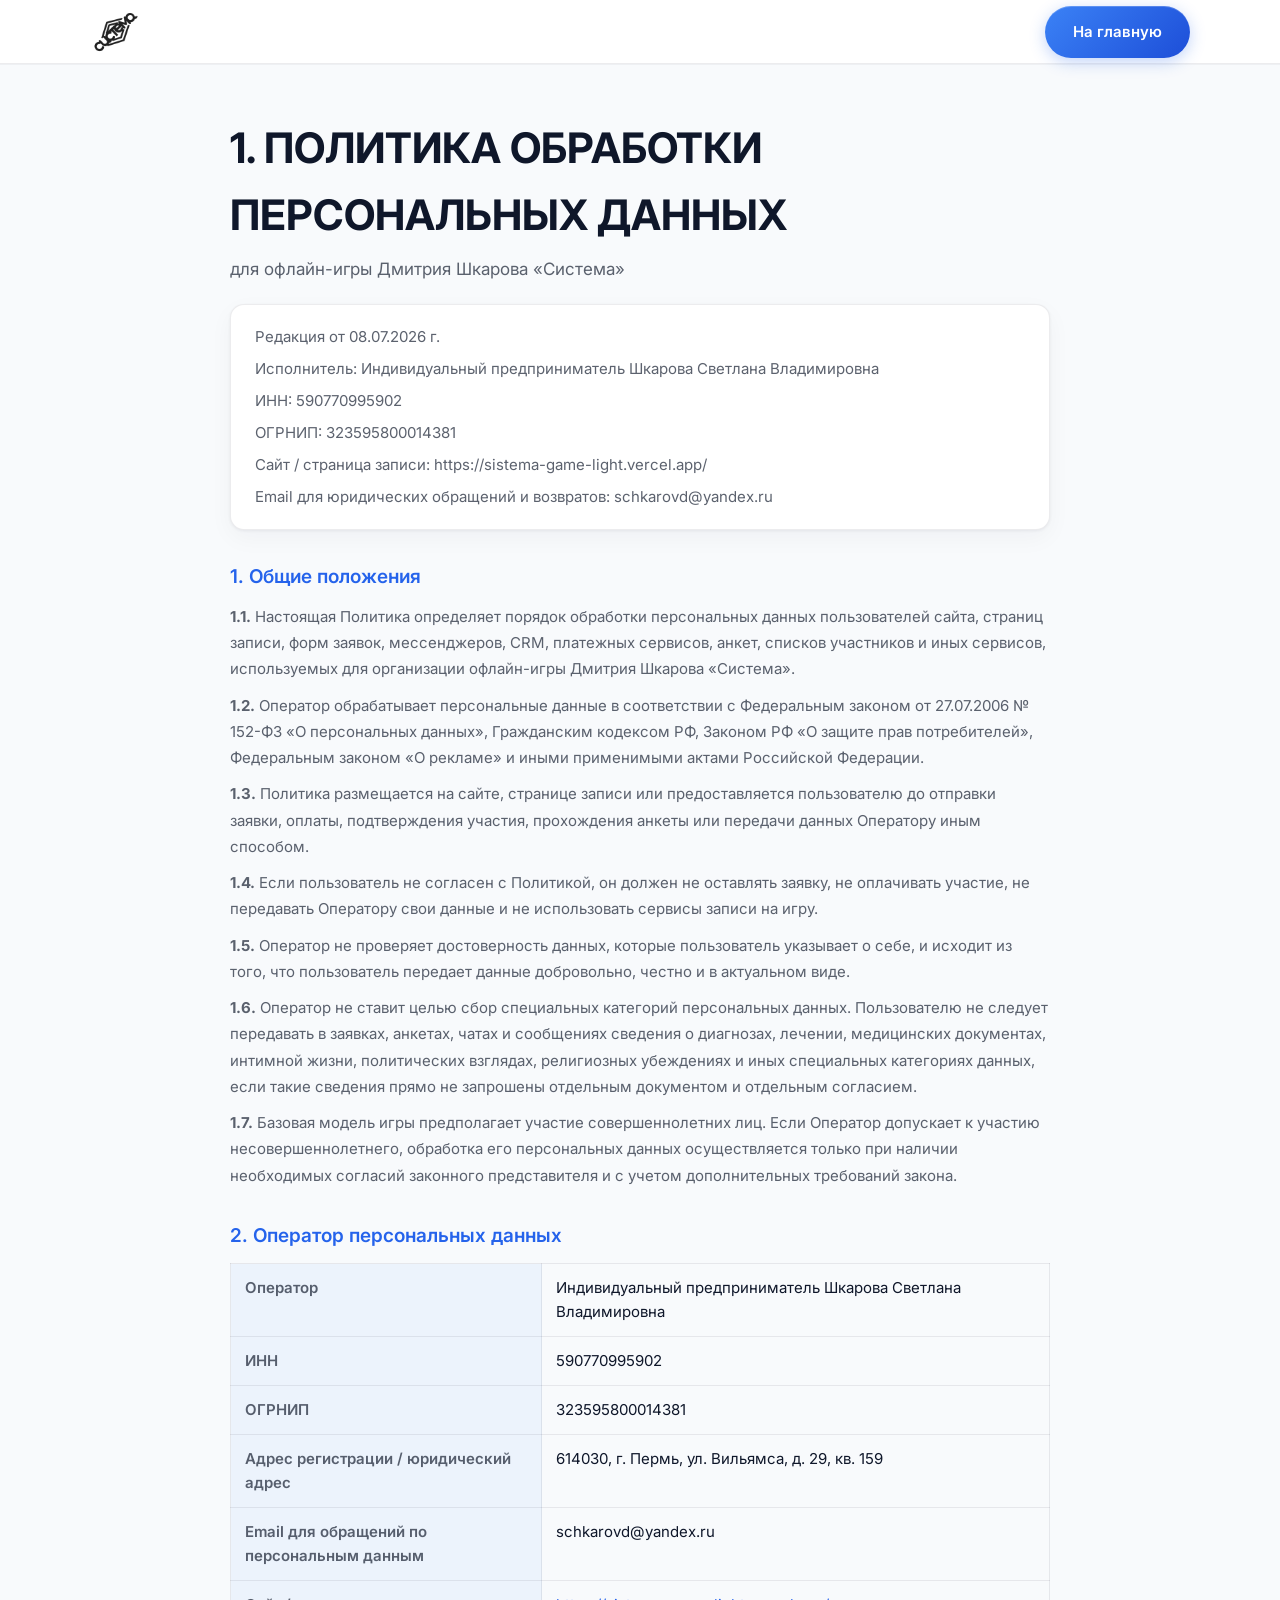
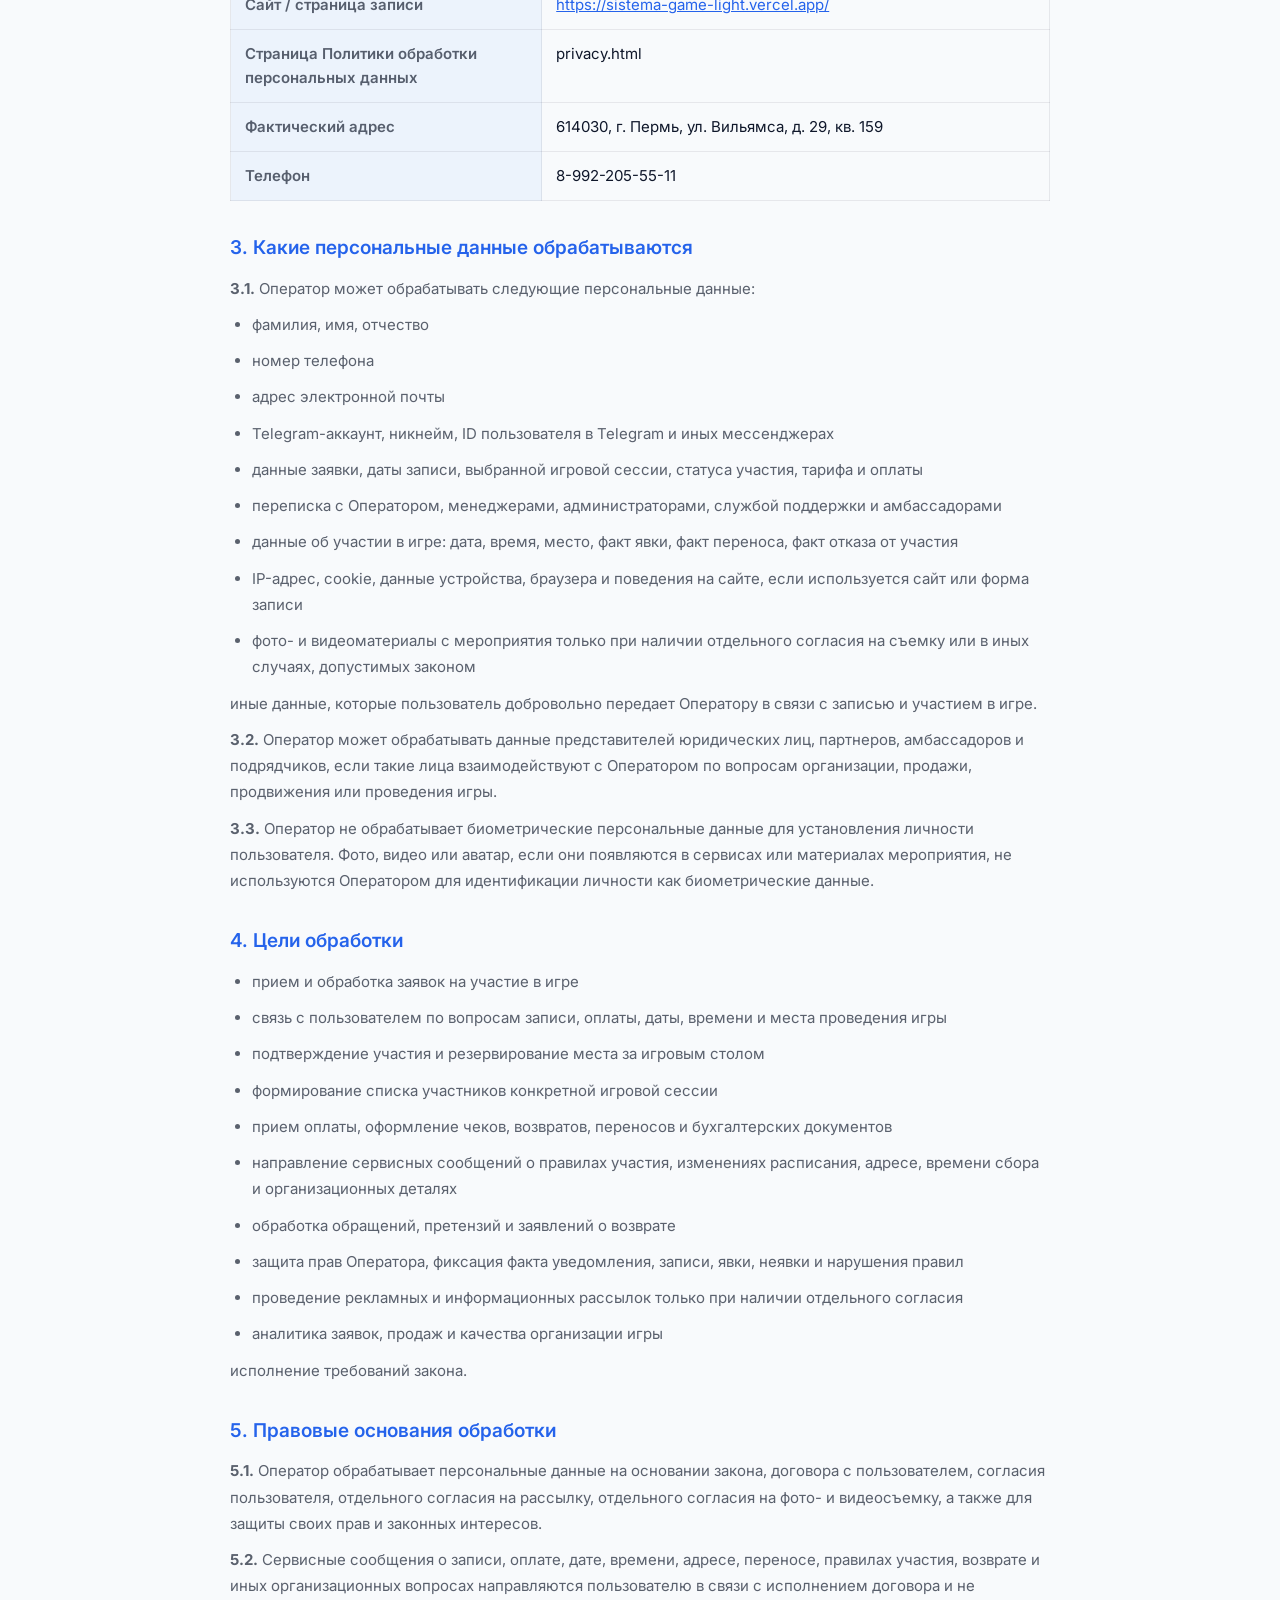
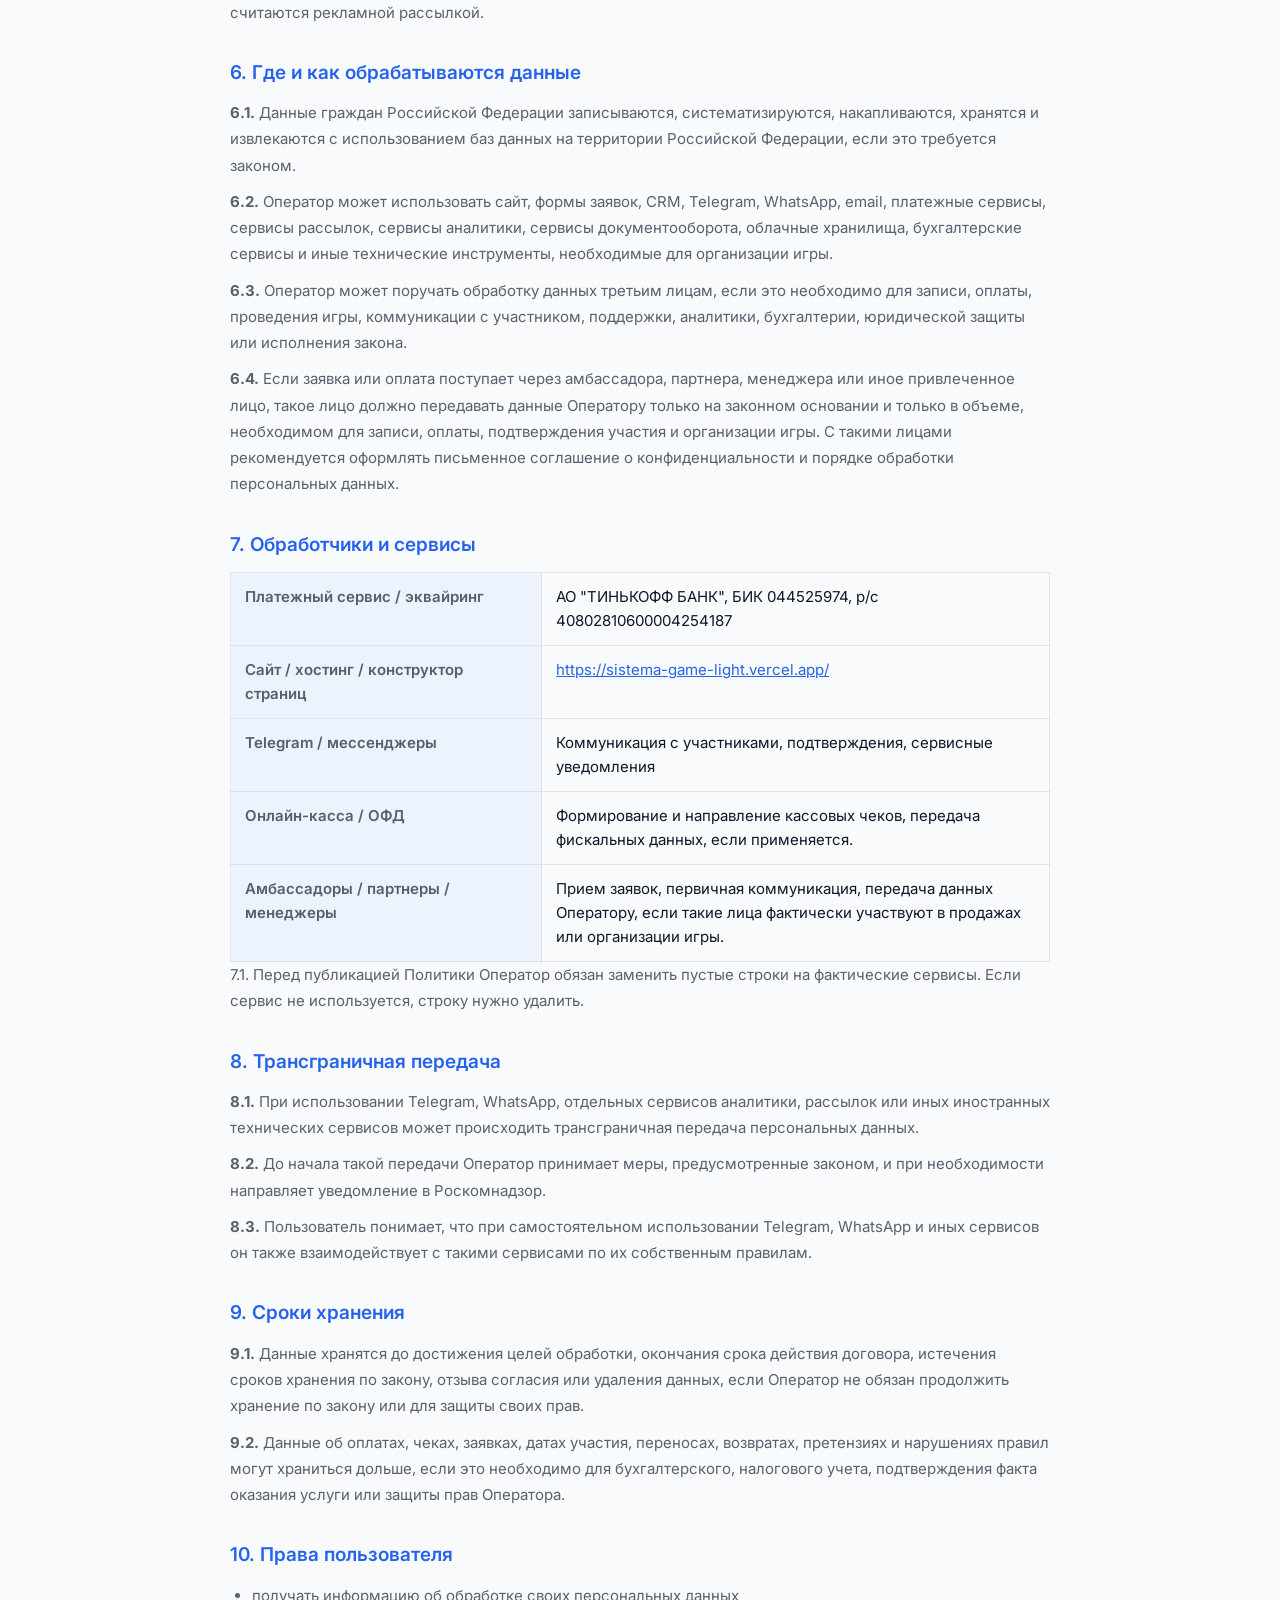
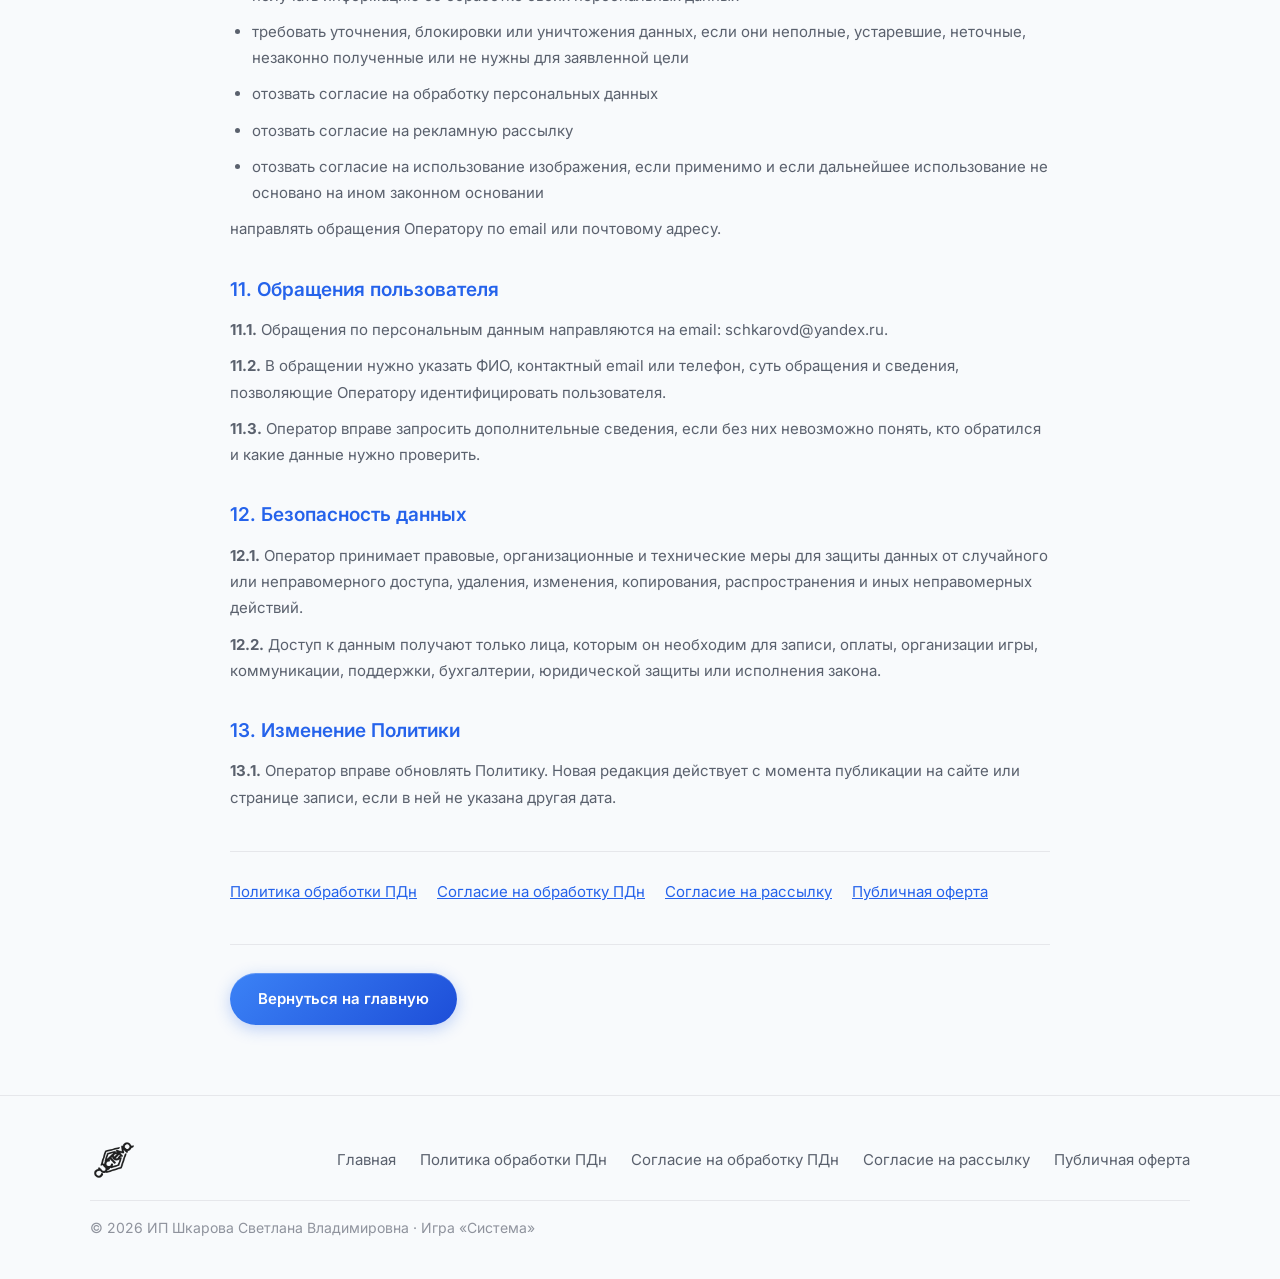
==== commit 0f2d9ca2: "Add public offer document and set legal revision date to 08.07.2026. Co-authored-by: Cursor <cursora" ====
--- a/privacy.html
+++ b/privacy.html
@@ -20,11 +20,11 @@
     </div>
   </header>
   <main class="legal">
-    <div class="container legal__inner">
+    <div class="container legal__inner legal__inner--wide">
 <h1 class="legal__title">1. ПОЛИТИКА ОБРАБОТКИ ПЕРСОНАЛЬНЫХ ДАННЫХ</h1>
 <p class="legal__lead">для офлайн-игры Дмитрия Шкарова «Система»</p>
 <div class="legal__meta">
-<p>Редакция от «___» __________ 2026 г.</p>
+<p>Редакция от 08.07.2026 г.</p>
 <p>Исполнитель: Индивидуальный предприниматель Шкарова Светлана Владимировна</p>
 <p>ИНН: 590770995902</p>
 <p>ОГРНИП: 323595800014381</p>
@@ -48,7 +48,7 @@
 <tr><th>Адрес регистрации / юридический адрес</th><td>614030, г. Пермь, ул. Вильямса, д. 29, кв. 159</td></tr>
 <tr><th>Email для обращений по персональным данным</th><td>schkarovd@yandex.ru</td></tr>
 <tr><th>Сайт / страница записи</th><td><a href="https://sistema-game-light.vercel.app/" target="_blank" rel="noopener">https://sistema-game-light.vercel.app/</a></td></tr>
-<tr><th>Страница Политики обработки персональных данных</th><td><a href="privacy.html">privacy.html</a></td></tr>
+<tr><th>Страница Политики обработки персональных данных</th><td>privacy.html</td></tr>
 <tr><th>Фактический адрес</th><td>614030, г. Пермь, ул. Вильямса, д. 29, кв. 159</td></tr>
 <tr><th>Телефон</th><td>8-992-205-55-11</td></tr>
 </tbody></table>
@@ -140,6 +140,7 @@
         <a href="privacy.html">Политика обработки ПДн</a>
         <a href="legal/consent-pd.html">Согласие на обработку ПДн</a>
         <a href="legal/consent-mailing.html">Согласие на рассылку</a>
+        <a href="legal/offer.html">Публичная оферта</a>
       </nav>
       <div class="legal__back">
         <a href="index.html" class="btn btn--primary">Вернуться на главную</a>
@@ -156,6 +157,7 @@
         <a href="privacy.html">Политика обработки ПДн</a>
         <a href="legal/consent-pd.html">Согласие на обработку ПДн</a>
         <a href="legal/consent-mailing.html">Согласие на рассылку</a>
+        <a href="legal/offer.html">Публичная оферта</a>
       </div>
       <p class="footer__copy">© 2026 ИП Шкарова Светлана Владимировна · Игра «Система»</p>
     </div>
--- a/styles.css
+++ b/styles.css
@@ -1295,6 +1295,26 @@
 .legal { padding: 50px 0 70px; }
 .legal__inner { max-width: 720px; }
 
+.legal__inner--wide { max-width: 860px; }
+
+.legal__toc {
+  list-style: none;
+  padding-left: 0;
+  margin: 0 0 24px;
+}
+
+.legal__toc li { margin-bottom: 8px; }
+
+.legal__toc a {
+  color: var(--blue);
+  text-decoration: underline;
+}
+
+.legal__chapter {
+  font-size: var(--fs-xl);
+  margin-top: 8px;
+}
+
 .legal__title {
   font-size: var(--fs-legal);
   font-weight: 700;
